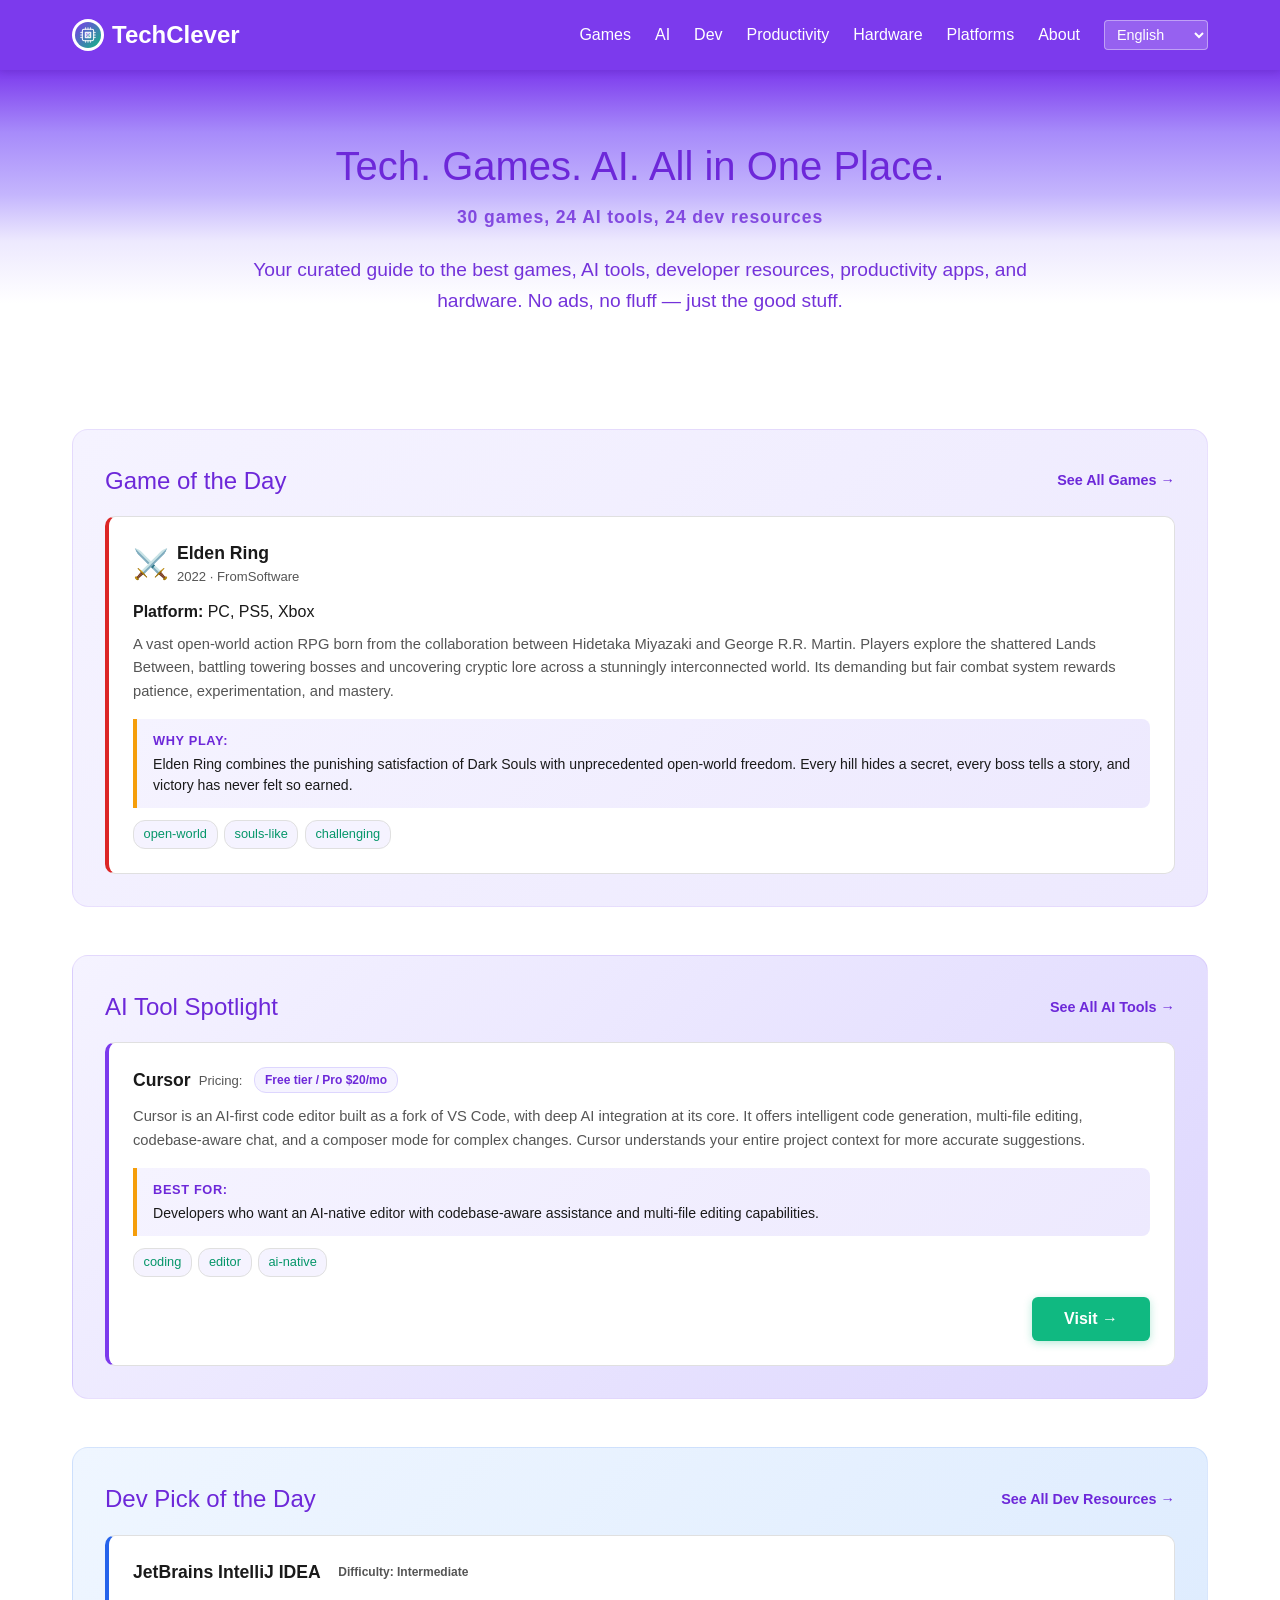
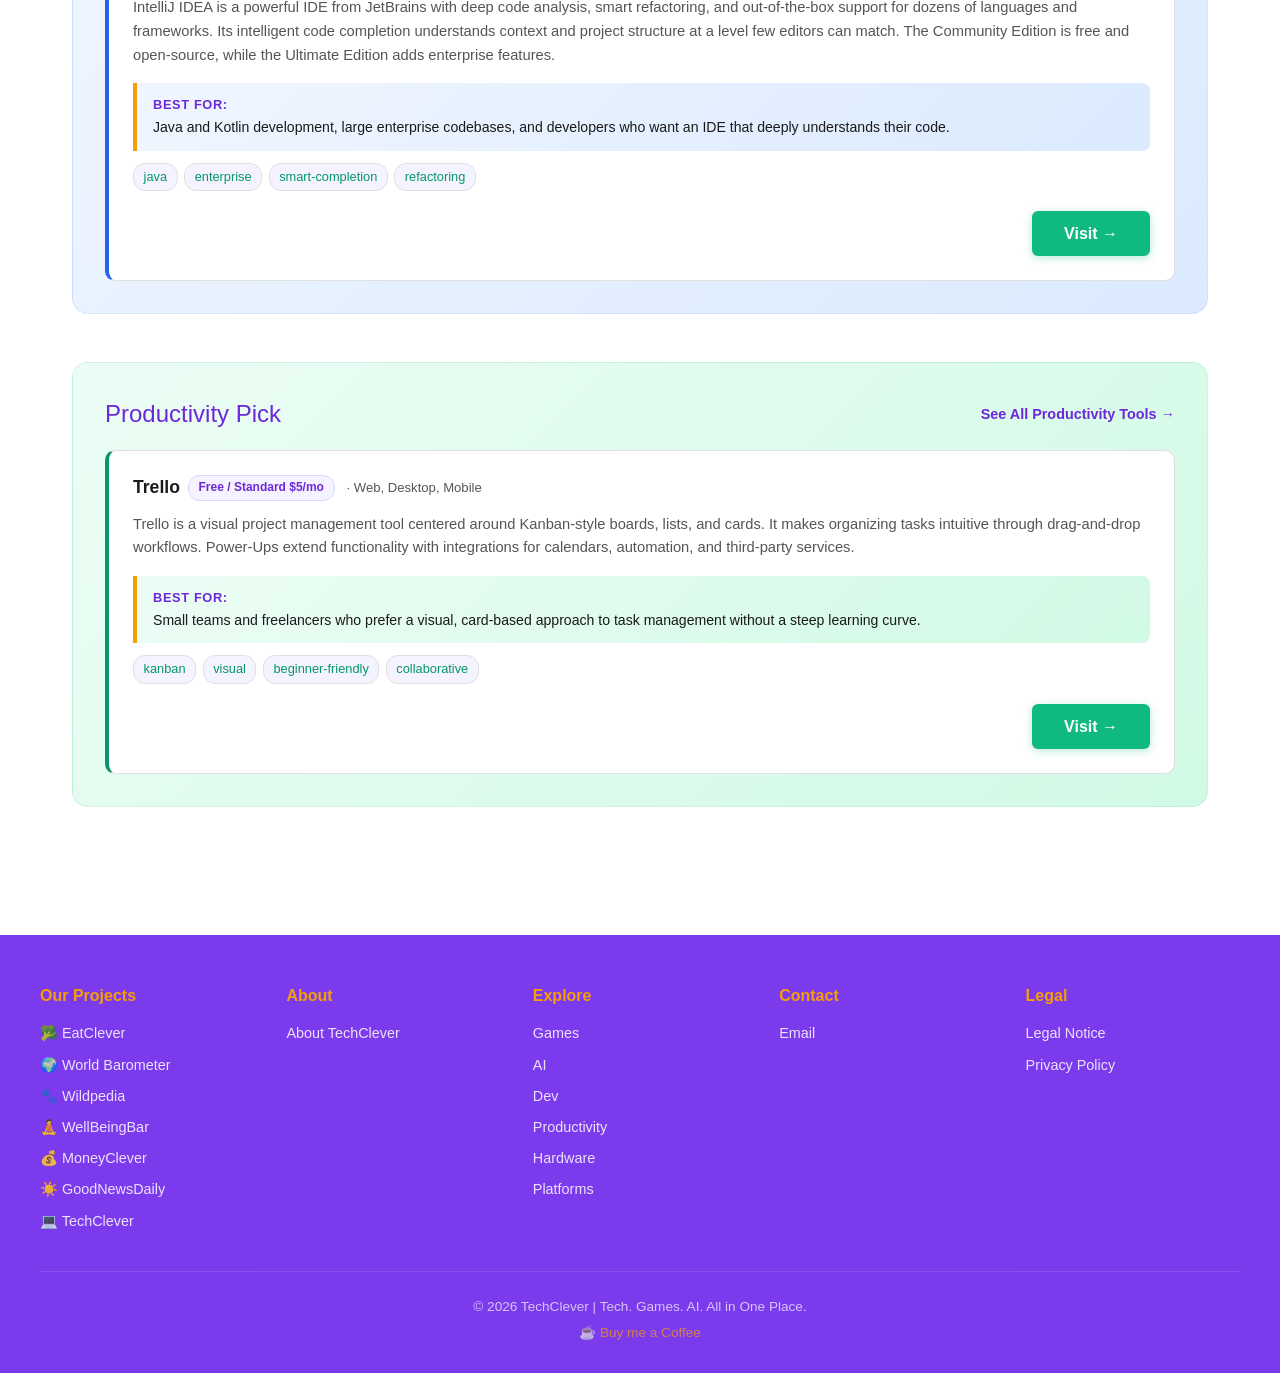
==== index.html @ 36d1d991 "Initial commit: TechClever platform Tech hub with 7 sections: Games (30), AI Tools (24), Dev Resourc" ====
<!DOCTYPE html>
<html lang="en">
<head>
    <meta charset="UTF-8">
    <meta name="viewport" content="width=device-width, initial-scale=1.0">
    <title>TechClever — Tech. Games. AI. All in One Place.</title>
    <meta name="description" content="Your curated guide to the best games, AI tools, developer resources, productivity apps, and hardware. No ads, no fluff.">
    <meta property="og:title" content="TechClever — Tech. Games. AI. All in One Place.">
    <meta property="og:description" content="Your curated guide to the best games, AI tools, developer resources, productivity apps, and hardware. No ads, no fluff.">
    <meta property="og:type" content="website">
    <link rel="stylesheet" href="css/main.css">
    <link rel="icon" href="img/favicon.svg" type="image/svg+xml">
</head>
<body>
    <header class="header">
        <div class="header-content">
            <a href="index.html" class="logo">
                <img src="img/favicon.svg" alt="" class="logo-icon">
                <span data-i18n="site.title">TechClever</span>
            </a>
            <button class="hamburger" aria-label="Menu">&#9776;</button>
            <nav class="nav">
                <a href="games.html" data-i18n="nav.games">Games</a>
                <a href="ai.html" data-i18n="nav.ai">AI</a>
                <a href="dev.html" data-i18n="nav.dev">Dev</a>
                <a href="productivity.html" data-i18n="nav.productivity">Productivity</a>
                <a href="hardware.html" data-i18n="nav.hardware">Hardware</a>
                <a href="platforms.html" data-i18n="nav.platforms">Platforms</a>
                <a href="about.html" data-i18n="nav.about">About</a>
                <div id="lang-switcher"></div>
            </nav>
        </div>
    </header>

    <section class="hero">
        <h1 data-i18n="hero.title">Tech. Games. AI. All in One Place.</h1>
        <p class="hero-stats" id="hero-stats"></p>
        <p data-i18n="hero.subtitle">Your curated guide to the best games, AI tools, developer resources, productivity apps, and hardware. No ads, no fluff — just the good stuff.</p>
    </section>

    <div class="container">
        <section class="home-section" id="game-of-day-box"></section>

        <section class="home-section" id="ai-spotlight-box"></section>

        <section class="home-section" id="dev-pick-box"></section>

        <section class="home-section" id="prod-pick-box"></section>
    </div>

    <footer class="footer">
        <div class="footer-content">
            <div class="footer-section">
                <h3 data-i18n="footer.projects">Our Projects</h3>
                <ul>
                    <li><a href="https://eatclever.github.io" target="_blank">&#x1F966; EatClever</a></li>
                    <li><a href="https://world-bar.github.io" target="_blank">&#x1F30D; World Barometer</a></li>
                    <li><a href="https://wildpedia.github.io" target="_blank">&#x1F43E; Wildpedia</a></li>
                    <li><a href="https://wellbeingbar.github.io" target="_blank">&#x1F9D8; WellBeingBar</a></li>
                    <li><a href="https://moneyclever.github.io" target="_blank">&#x1F4B0; MoneyClever</a></li>
                    <li><a href="https://goodnewsdaily.github.io" target="_blank">&#x2600;&#xFE0F; GoodNewsDaily</a></li>
                    <li><a href="https://techclever.github.io" target="_blank">&#x1F4BB; TechClever</a></li>
                </ul>
            </div>
            <div class="footer-section">
                <h3 data-i18n="footer.about">About</h3>
                <ul>
                    <li><a href="about.html" data-i18n="footer.about.project">About TechClever</a></li>
                </ul>
            </div>
            <div class="footer-section">
                <h3 data-i18n="footer.explore">Explore</h3>
                <ul>
                    <li><a href="games.html" data-i18n="nav.games">Games</a></li>
                    <li><a href="ai.html" data-i18n="nav.ai">AI</a></li>
                    <li><a href="dev.html" data-i18n="nav.dev">Dev</a></li>
                    <li><a href="productivity.html" data-i18n="nav.productivity">Productivity</a></li>
                    <li><a href="hardware.html" data-i18n="nav.hardware">Hardware</a></li>
                    <li><a href="platforms.html" data-i18n="nav.platforms">Platforms</a></li>
                </ul>
            </div>
            <div class="footer-section">
                <h3 data-i18n="footer.contact">Contact</h3>
                <p><a href="mailto:globaldata9@protonmail.com" data-i18n="footer.email">Email</a></p>
            </div>
            <div class="footer-section">
                <h3 data-i18n="footer.legal">Legal</h3>
                <ul>
                    <li><a href="impressum.html" data-i18n="footer.legal.impressum">Legal Notice</a></li>
                    <li><a href="privacy.html" data-i18n="footer.legal.privacy">Privacy Policy</a></li>
                </ul>
            </div>
        </div>
        <div class="footer-bottom">
            <p data-i18n="footer.copyright">&copy; 2026 TechClever | Tech. Games. AI. All in One Place.</p>
            <p class="visitor-counter" id="visitor-counter"></p>
            <p class="bmc-link"><a href="https://buymeacoffee.com/civicdata47" target="_blank" rel="noopener">&#9749; Buy me a Coffee</a></p>
        </div>
    </footer>

    <script src="js/data.js"></script>
    <script src="js/i18n.js"></script>
    <script src="js/app.js"></script>
    <script data-goatcounter="https://techclever.goatcounter.com/count"
            async src="//gc.zgo.at/count.js"></script>
    <script>
    document.querySelector('.hamburger').addEventListener('click', () => {
        document.querySelector('.nav').classList.toggle('open');
    });
    </script>
    <script>
    (function() {
      var el = document.getElementById('visitor-counter');
      if (!el) return;
      setTimeout(function() {
        fetch('https://techclever.goatcounter.com/counter/' + encodeURIComponent(location.pathname || '/') + '.json')
          .then(function(r) { return r.ok ? r.json() : Promise.reject(); })
          .then(function(data) { el.textContent = data.count + ' visitors'; })
          .catch(function() {});
      }, 1500);
    })();
    </script>
<button class="scroll-top-btn" id="scroll-top-btn" aria-label="Scroll to top">&#9650;</button>
<script>
const stb=document.getElementById("scroll-top-btn");
window.addEventListener("scroll",()=>{stb.classList.toggle("visible",window.scrollY>300)});
stb.addEventListener("click",()=>window.scrollTo({top:0,behavior:"smooth"}));
</script>
</body>
</html>
---- css/main.css ----
/* ==========================================================================
   TechClever - Tech, Gaming & Productivity Platform
   Cyber Purple + Neon Green theme with shared layout system
   ========================================================================== */

/* --------------------------------------------------------------------------
   1. CSS RESET & CUSTOM PROPERTIES (VARIABLES)
   -------------------------------------------------------------------------- */
* {
    margin: 0;
    padding: 0;
    box-sizing: border-box;
}

:root {
    --tc-primary: #7C3AED;
    --tc-dark: #6D28D9;
    --tc-light: #8B5CF6;
    --tc-secondary: #10B981;
    --tc-secondary-dark: #059669;
    --tc-accent: #F59E0B;
    --tc-bg: #F5F3FF;
    --text-dark: #1a1a1a;
    --text-gray: #555;
    --white: #ffffff;
    --border-gray: #e0e0e0;
    --hover-tint: #EDE9FE;
    --header-h: 56px;

    /* Genre colors (games) */
    --genre-action: #DC2626;
    --genre-rpg: #7C3AED;
    --genre-strategy: #2563EB;
    --genre-puzzle: #D97706;
    --genre-simulation: #059669;
    --genre-adventure: #9333EA;

    /* Category colors */
    --cat-games: #DC2626;
    --cat-ai: #7C3AED;
    --cat-dev: #2563EB;
    --cat-productivity: #059669;
    --cat-hardware: #D97706;
    --cat-about: #6B7280;
}

body {
    font-family: 'Segoe UI', 'Open Sans', 'Roboto', Arial, sans-serif;
    line-height: 1.6;
    color: var(--text-dark);
    background: var(--white);
    scrollbar-width: none;
}
body::-webkit-scrollbar {
    display: none;
}

/* ==========================================================================
   2. HEADER
   ========================================================================== */
.header {
    background: var(--tc-primary);
    color: var(--white);
    padding: 1rem 0;
    box-shadow: 0 2px 8px rgba(0,0,0,0.1);
    position: sticky;
    top: 0;
    z-index: 1000;
}

.header-content {
    max-width: 1200px;
    margin: 0 auto;
    padding: 0 2rem;
    display: flex;
    justify-content: space-between;
    align-items: center;
}

.logo {
    font-size: 1.5rem;
    font-weight: 600;
    text-decoration: none;
    color: var(--white);
    display: flex;
    align-items: center;
    gap: 0.5rem;
    margin-right: 2rem;
}

.logo-icon {
    width: 32px;
    height: 32px;
    flex-shrink: 0;
    background: var(--white);
    border-radius: 50%;
    padding: 3px;
}

.nav {
    display: flex;
    gap: 1.5rem;
    align-items: center;
}

.nav a {
    color: var(--white);
    text-decoration: none;
    font-weight: 500;
    transition: opacity 0.3s;
}

.nav a:hover {
    opacity: 0.8;
}

.nav a.active {
    border-bottom: 2px solid var(--tc-secondary);
    padding-bottom: 2px;
}

/* Language Switcher */
.lang-select {
    background: rgba(255,255,255,0.2);
    color: var(--white);
    border: 1px solid rgba(255,255,255,0.4);
    padding: 0.3rem 0.5rem;
    border-radius: 4px;
    font-size: 0.9rem;
    cursor: pointer;
    outline: none;
}

.lang-select option {
    background: var(--white);
    color: var(--text-dark);
}

/* Mobile hamburger */
.hamburger {
    display: none;
    background: none;
    border: none;
    color: var(--white);
    font-size: 1.5rem;
    cursor: pointer;
    padding: 0.25rem;
}

/* ==========================================================================
   3. HERO SECTION (Purple Gradient)
   ========================================================================== */
.hero {
    background: linear-gradient(to bottom, var(--tc-primary) 0%, #A78BFA 20%, #C4B5FD 40%, #EDE9FE 55%, #ffffff 75%);
    color: var(--tc-dark);
    padding: 4rem 2rem;
    text-align: center;
    position: relative;
    overflow: hidden;
}

.hero::before {
    display: none;
}

.hero h1 {
    font-size: 2.5rem;
    margin-bottom: 0.3rem;
    font-weight: 300;
    position: relative;
}

.hero p {
    font-size: 1.2rem;
    max-width: 800px;
    margin: 0 auto;
    opacity: 0.95;
    position: relative;
}

.hero p.hero-stats {
    margin: 0 auto 1.5rem;
    font-size: 1.1rem;
    font-weight: 600;
    letter-spacing: 0.05em;
    opacity: 0.8;
}

.hero-date {
    font-size: 0.95rem;
    opacity: 0.8;
    margin-top: 0.5rem;
    position: relative;
}

/* ==========================================================================
   4. CONTAINER & SECTION
   ========================================================================== */
.container {
    max-width: 1200px;
    margin: 0 auto;
    padding: 3rem 2rem;
}

.section {
    margin-bottom: 2rem;
}

.section-title {
    font-size: 2rem;
    font-weight: 400;
    margin-bottom: 0.5rem;
    color: var(--tc-dark);
}

.section-subtitle {
    color: var(--text-gray);
    margin-bottom: 2rem;
    font-size: 1.1rem;
}

/* ==========================================================================
   5. CARDS GRID
   ========================================================================== */
.cards-grid {
    display: grid;
    grid-template-columns: repeat(auto-fit, minmax(300px, 1fr));
    gap: 1.5rem;
    margin-top: 1.5rem;
}

.grid-2 {
    grid-template-columns: repeat(2, 1fr);
}

.grid-3 {
    grid-template-columns: repeat(3, 1fr);
}

.grid-4 {
    grid-template-columns: repeat(4, 1fr);
}

/* ==========================================================================
   6. CARD BASE STYLES
   ========================================================================== */
.card {
    background: var(--white);
    border: 1px solid var(--border-gray);
    border-left: 3px solid var(--tc-primary);
    padding: 1.25rem;
    border-radius: 6px;
    transition: box-shadow 0.3s, transform 0.2s, background 0.3s;
    display: block;
}

.card:hover {
    box-shadow: 0 4px 16px rgba(124,58,237,0.12);
    transform: translateY(-2px);
    background: linear-gradient(135deg, var(--white) 0%, var(--hover-tint) 100%);
}

a.card {
    text-decoration: none;
    color: inherit;
}

.card-content {
    flex: 1;
}

.card-icon {
    font-size: 1.5rem;
    margin-bottom: 0;
    display: inline-block;
    vertical-align: middle;
    margin-right: 0.5rem;
}

.card-title {
    font-size: 1rem;
    font-weight: 600;
    margin-bottom: 0.35rem;
    color: var(--tc-dark);
    display: inline;
    vertical-align: middle;
}

.card-description {
    color: var(--text-gray);
    font-size: 0.88rem;
    display: -webkit-box;
    -webkit-line-clamp: 2;
    -webkit-box-orient: vertical;
    overflow: hidden;
    line-height: 1.5;
    margin-top: 0.3rem;
}

.card-link {
    display: block;
    margin-top: 0.5rem;
    font-weight: 600;
    font-size: 0.85rem;
    color: var(--tc-primary);
}

/* Category border accents for cards */
.card[data-category="games"] { border-left-color: var(--cat-games); }
.card[data-category="ai"] { border-left-color: var(--cat-ai); }
.card[data-category="dev"] { border-left-color: var(--cat-dev); }
.card[data-category="productivity"] { border-left-color: var(--cat-productivity); }
.card[data-category="hardware"] { border-left-color: var(--cat-hardware); }

/* ==========================================================================
   7. GAME CARDS
   ========================================================================== */
.game-card {
    display: flex;
    flex-direction: column;
    gap: 0.5rem;
    padding: 1.5rem;
    border-radius: 10px;
    background: var(--white);
    border: 1px solid var(--border-gray);
    border-left: 4px solid var(--tc-primary);
    transition: box-shadow 0.3s, transform 0.2s;
}

.game-card:hover {
    box-shadow: 0 4px 16px rgba(124,58,237,0.12);
    transform: translateY(-2px);
}

/* Genre border accents for game cards */
.game-card[data-genre="action"] { border-left-color: var(--genre-action); }
.game-card[data-genre="rpg"] { border-left-color: var(--genre-rpg); }
.game-card[data-genre="strategy"] { border-left-color: var(--genre-strategy); }
.game-card[data-genre="puzzle"] { border-left-color: var(--genre-puzzle); }
.game-card[data-genre="simulation"] { border-left-color: var(--genre-simulation); }
.game-card[data-genre="adventure"] { border-left-color: var(--genre-adventure); }

.game-card-header {
    display: flex;
    align-items: center;
    gap: 0.5rem;
    margin-bottom: 0.25rem;
}

.game-card-title {
    font-size: 1.1rem;
    font-weight: 600;
    color: var(--text-dark);
    line-height: 1.4;
}

.game-card-meta {
    display: flex;
    align-items: center;
    gap: 0.75rem;
    font-size: 0.82rem;
    color: var(--text-gray);
    flex-wrap: wrap;
}

.game-card-desc {
    font-size: 0.92rem;
    color: var(--text-gray);
    line-height: 1.6;
    display: -webkit-box;
    -webkit-line-clamp: 3;
    -webkit-box-orient: vertical;
    overflow: hidden;
}

/* "Why Play This" highlight box */
.game-card-why {
    background: linear-gradient(135deg, var(--tc-bg) 0%, #EDE9FE 100%);
    border-left: 4px solid var(--tc-accent);
    border-radius: 0 8px 8px 0;
    padding: 0.75rem 1rem;
    margin-top: 0.5rem;
    font-size: 0.88rem;
    line-height: 1.5;
}

.game-card-why strong {
    color: var(--tc-dark);
    font-size: 0.8rem;
    text-transform: uppercase;
    letter-spacing: 0.05em;
    display: block;
    margin-bottom: 0.2rem;
}

.game-card-tags {
    display: flex;
    gap: 0.4rem;
    flex-wrap: wrap;
    margin-top: 0.25rem;
}

.game-card-icon { font-size: 1.8rem; flex-shrink: 0; }

/* ==========================================================================
   8. AI CARDS
   ========================================================================== */
.ai-card {
    display: flex;
    flex-direction: column;
    gap: 0.5rem;
    padding: 1.5rem;
    border-radius: 10px;
    background: var(--white);
    border: 1px solid var(--border-gray);
    border-left: 4px solid var(--cat-ai);
    transition: box-shadow 0.3s, transform 0.2s;
}

.ai-card:hover {
    box-shadow: 0 4px 16px rgba(124,58,237,0.12);
    transform: translateY(-2px);
}

.ai-card-header {
    display: flex;
    align-items: center;
    gap: 0.5rem;
    margin-bottom: 0.25rem;
}

.ai-card-title {
    font-size: 1.1rem;
    font-weight: 600;
    color: var(--text-dark);
    line-height: 1.4;
}

.ai-card-meta {
    display: flex;
    align-items: center;
    gap: 0.75rem;
    font-size: 0.82rem;
    color: var(--text-gray);
    flex-wrap: wrap;
}

.ai-card-desc {
    font-size: 0.92rem;
    color: var(--text-gray);
    line-height: 1.6;
    display: -webkit-box;
    -webkit-line-clamp: 3;
    -webkit-box-orient: vertical;
    overflow: hidden;
}

/* "Best For" highlight box */
.ai-card-best {
    background: linear-gradient(135deg, var(--tc-bg) 0%, #EDE9FE 100%);
    border-left: 4px solid var(--tc-accent);
    border-radius: 0 8px 8px 0;
    padding: 0.75rem 1rem;
    margin-top: 0.5rem;
    font-size: 0.88rem;
    line-height: 1.5;
}

.ai-card-best strong {
    color: var(--tc-dark);
    font-size: 0.8rem;
    text-transform: uppercase;
    letter-spacing: 0.05em;
    display: block;
    margin-bottom: 0.2rem;
}

.ai-card-tags {
    display: flex;
    gap: 0.4rem;
    flex-wrap: wrap;
    margin-top: 0.25rem;
}

.ai-card-icon { font-size: 1.8rem; flex-shrink: 0; }

/* ==========================================================================
   9. DEV CARDS
   ========================================================================== */
.dev-card {
    display: flex;
    flex-direction: column;
    gap: 0.5rem;
    padding: 1.5rem;
    border-radius: 10px;
    background: var(--white);
    border: 1px solid var(--border-gray);
    border-left: 4px solid var(--cat-dev);
    transition: box-shadow 0.3s, transform 0.2s;
}

.dev-card:hover {
    box-shadow: 0 4px 16px rgba(37,99,235,0.12);
    transform: translateY(-2px);
}

.dev-card-header {
    display: flex;
    align-items: center;
    gap: 0.5rem;
    margin-bottom: 0.25rem;
}

.dev-card-title {
    font-size: 1.1rem;
    font-weight: 600;
    color: var(--text-dark);
    line-height: 1.4;
}

.dev-card-meta {
    display: flex;
    align-items: center;
    gap: 0.75rem;
    font-size: 0.82rem;
    color: var(--text-gray);
    flex-wrap: wrap;
}

.dev-card-desc {
    font-size: 0.92rem;
    color: var(--text-gray);
    line-height: 1.6;
    display: -webkit-box;
    -webkit-line-clamp: 3;
    -webkit-box-orient: vertical;
    overflow: hidden;
}

/* "Best For" highlight box */
.dev-card-best {
    background: linear-gradient(135deg, #EFF6FF 0%, #DBEAFE 100%);
    border-left: 4px solid var(--tc-accent);
    border-radius: 0 8px 8px 0;
    padding: 0.75rem 1rem;
    margin-top: 0.5rem;
    font-size: 0.88rem;
    line-height: 1.5;
}

.dev-card-best strong {
    color: var(--tc-dark);
    font-size: 0.8rem;
    text-transform: uppercase;
    letter-spacing: 0.05em;
    display: block;
    margin-bottom: 0.2rem;
}

.dev-card-tags {
    display: flex;
    gap: 0.4rem;
    flex-wrap: wrap;
    margin-top: 0.25rem;
}

.dev-card-icon { font-size: 1.8rem; flex-shrink: 0; }

/* ==========================================================================
   10. PRODUCTIVITY CARDS
   ========================================================================== */
.prod-card {
    display: flex;
    flex-direction: column;
    gap: 0.5rem;
    padding: 1.5rem;
    border-radius: 10px;
    background: var(--white);
    border: 1px solid var(--border-gray);
    border-left: 4px solid var(--cat-productivity);
    transition: box-shadow 0.3s, transform 0.2s;
}

.prod-card:hover {
    box-shadow: 0 4px 16px rgba(5,150,105,0.12);
    transform: translateY(-2px);
}

.prod-card-header {
    display: flex;
    align-items: center;
    gap: 0.5rem;
    margin-bottom: 0.25rem;
}

.prod-card-title {
    font-size: 1.1rem;
    font-weight: 600;
    color: var(--text-dark);
    line-height: 1.4;
}

.prod-card-meta {
    display: flex;
    align-items: center;
    gap: 0.75rem;
    font-size: 0.82rem;
    color: var(--text-gray);
    flex-wrap: wrap;
}

.prod-card-desc {
    font-size: 0.92rem;
    color: var(--text-gray);
    line-height: 1.6;
    display: -webkit-box;
    -webkit-line-clamp: 3;
    -webkit-box-orient: vertical;
    overflow: hidden;
}

/* "Best For" highlight box */
.prod-card-best {
    background: linear-gradient(135deg, #ECFDF5 0%, #D1FAE5 100%);
    border-left: 4px solid var(--tc-accent);
    border-radius: 0 8px 8px 0;
    padding: 0.75rem 1rem;
    margin-top: 0.5rem;
    font-size: 0.88rem;
    line-height: 1.5;
}

.prod-card-best strong {
    color: var(--tc-dark);
    font-size: 0.8rem;
    text-transform: uppercase;
    letter-spacing: 0.05em;
    display: block;
    margin-bottom: 0.2rem;
}

.prod-card-tags {
    display: flex;
    gap: 0.4rem;
    flex-wrap: wrap;
    margin-top: 0.25rem;
}

.prod-card-icon { font-size: 1.8rem; flex-shrink: 0; }

/* ==========================================================================
   11. HARDWARE CARDS
   ========================================================================== */
.hw-card {
    display: flex;
    flex-direction: column;
    gap: 0.5rem;
    padding: 1.5rem;
    border-radius: 10px;
    background: var(--white);
    border: 1px solid var(--border-gray);
    border-left: 4px solid var(--cat-hardware);
    transition: box-shadow 0.3s, transform 0.2s;
}

.hw-card:hover {
    box-shadow: 0 4px 16px rgba(217,119,6,0.12);
    transform: translateY(-2px);
}

.hw-card-header {
    display: flex;
    align-items: center;
    gap: 0.5rem;
    margin-bottom: 0.25rem;
}

.hw-card-title {
    font-size: 1.1rem;
    font-weight: 600;
    color: var(--text-dark);
    line-height: 1.4;
}

.hw-card-meta {
    display: flex;
    align-items: center;
    gap: 0.75rem;
    font-size: 0.82rem;
    color: var(--text-gray);
    flex-wrap: wrap;
}

.hw-card-desc {
    font-size: 0.92rem;
    color: var(--text-gray);
    line-height: 1.6;
    display: -webkit-box;
    -webkit-line-clamp: 3;
    -webkit-box-orient: vertical;
    overflow: hidden;
}

/* Specs highlight box */
.hw-card-specs {
    background: linear-gradient(135deg, #FFFBEB 0%, #FEF3C7 100%);
    border-left: 4px solid var(--tc-accent);
    border-radius: 0 8px 8px 0;
    padding: 0.75rem 1rem;
    margin-top: 0.5rem;
    font-size: 0.88rem;
    line-height: 1.5;
}

.hw-card-specs strong {
    color: var(--tc-dark);
    font-size: 0.8rem;
    text-transform: uppercase;
    letter-spacing: 0.05em;
    display: block;
    margin-bottom: 0.2rem;
}

/* "Why Buy This" highlight box */
.hw-card-why {
    background: linear-gradient(135deg, var(--tc-bg) 0%, #EDE9FE 100%);
    border-left: 4px solid var(--tc-secondary);
    border-radius: 0 8px 8px 0;
    padding: 0.75rem 1rem;
    margin-top: 0.5rem;
    font-size: 0.88rem;
    line-height: 1.5;
}

.hw-card-why strong {
    color: var(--tc-dark);
    font-size: 0.8rem;
    text-transform: uppercase;
    letter-spacing: 0.05em;
    display: block;
    margin-bottom: 0.2rem;
}

.hw-card-tags {
    display: flex;
    gap: 0.4rem;
    flex-wrap: wrap;
    margin-top: 0.25rem;
}

.hw-card-icon { font-size: 1.8rem; flex-shrink: 0; }

/* ==========================================================================
   12. CATEGORY GRIDS
   ========================================================================== */
.game-grid {
    display: grid;
    grid-template-columns: repeat(auto-fit, minmax(320px, 1fr));
    gap: 1.5rem;
    margin-top: 1rem;
}

.ai-grid {
    display: grid;
    grid-template-columns: repeat(auto-fit, minmax(320px, 1fr));
    gap: 1.5rem;
    margin-top: 1rem;
}

.dev-grid {
    display: grid;
    grid-template-columns: repeat(auto-fit, minmax(320px, 1fr));
    gap: 1.5rem;
    margin-top: 1rem;
}

.prod-grid {
    display: grid;
    grid-template-columns: repeat(auto-fit, minmax(320px, 1fr));
    gap: 1.5rem;
    margin-top: 1rem;
}

.hw-grid {
    display: grid;
    grid-template-columns: repeat(auto-fit, minmax(320px, 1fr));
    gap: 1.5rem;
    margin-top: 1rem;
}

/* ==========================================================================
   13. FILTER BUTTONS
   ========================================================================== */
.filter-bar {
    display: flex;
    gap: 0.5rem;
    flex-wrap: wrap;
    margin-bottom: 1.5rem;
}

.filter-btn {
    padding: 0.4rem 1rem;
    border: 2px solid var(--border-gray);
    border-radius: 20px;
    background: var(--white);
    color: var(--text-dark);
    font-size: 0.88rem;
    font-weight: 500;
    cursor: pointer;
    transition: all 0.2s;
}

.filter-btn:hover {
    border-color: var(--tc-primary);
    background: var(--hover-tint);
}

.filter-btn.active {
    background: var(--tc-primary);
    color: var(--white);
    border-color: var(--tc-primary);
}

/* Category-colored active filters */
.filter-btn[data-category="games"].active { background: var(--cat-games); border-color: var(--cat-games); }
.filter-btn[data-category="ai"].active { background: var(--cat-ai); border-color: var(--cat-ai); }
.filter-btn[data-category="dev"].active { background: var(--cat-dev); border-color: var(--cat-dev); }
.filter-btn[data-category="productivity"].active { background: var(--cat-productivity); border-color: var(--cat-productivity); }
.filter-btn[data-category="hardware"].active { background: var(--cat-hardware); border-color: var(--cat-hardware); }

/* Genre-colored active filters for games */
.filter-btn[data-genre="action"].active { background: var(--genre-action); border-color: var(--genre-action); }
.filter-btn[data-genre="rpg"].active { background: var(--genre-rpg); border-color: var(--genre-rpg); }
.filter-btn[data-genre="strategy"].active { background: var(--genre-strategy); border-color: var(--genre-strategy); }
.filter-btn[data-genre="puzzle"].active { background: var(--genre-puzzle); border-color: var(--genre-puzzle); }
.filter-btn[data-genre="simulation"].active { background: var(--genre-simulation); border-color: var(--genre-simulation); }
.filter-btn[data-genre="adventure"].active { background: var(--genre-adventure); border-color: var(--genre-adventure); }

/* ==========================================================================
   14. DIFFICULTY BADGES
   ========================================================================== */
.difficulty-badge {
    display: inline-block;
    padding: 0.15rem 0.6rem;
    border-radius: 12px;
    font-size: 0.75rem;
    font-weight: 600;
    white-space: nowrap;
}

.difficulty-badge.beginner {
    background: #ECFDF5;
    color: #059669;
    border: 1px solid #A7F3D0;
}

.difficulty-badge.intermediate {
    background: #FFFBEB;
    color: #D97706;
    border: 1px solid #FDE68A;
}

.difficulty-badge.advanced {
    background: #FEF2F2;
    color: #DC2626;
    border: 1px solid #FECACA;
}

/* ==========================================================================
   15. PRICING BADGES
   ========================================================================== */
.pricing-badge {
    display: inline-block;
    padding: 0.15rem 0.6rem;
    border-radius: 12px;
    font-size: 0.75rem;
    font-weight: 600;
    white-space: nowrap;
    background: var(--tc-bg);
    color: var(--tc-dark);
    border: 1px solid #DDD6FE;
}

.pricing-badge.free {
    background: #ECFDF5;
    color: #059669;
    border-color: #A7F3D0;
}

.pricing-badge.freemium {
    background: #EFF6FF;
    color: #2563EB;
    border-color: #BFDBFE;
}

.pricing-badge.paid {
    background: #FFFBEB;
    color: #D97706;
    border-color: #FDE68A;
}

.pricing-badge.subscription {
    background: var(--tc-bg);
    color: var(--tc-dark);
    border-color: #DDD6FE;
}

/* ==========================================================================
   16. VISIT BUTTON
   ========================================================================== */
.btn-visit {
    display: inline-flex;
    align-items: center;
    gap: 0.4rem;
    padding: 0.5rem 1.25rem;
    border: none;
    border-radius: 25px;
    background: var(--tc-secondary);
    color: var(--white);
    font-size: 0.88rem;
    font-weight: 600;
    cursor: pointer;
    text-decoration: none;
    transition: background 0.2s, transform 0.2s, box-shadow 0.2s;
    box-shadow: 0 2px 8px rgba(16,185,129,0.3);
}

.btn-visit:hover {
    background: var(--tc-secondary-dark);
    transform: translateY(-1px);
    box-shadow: 0 4px 12px rgba(16,185,129,0.4);
}

.btn-visit:active {
    transform: translateY(0);
}

/* ==========================================================================
   17. BUTTONS
   ========================================================================== */
.btn {
    padding: 0.6rem 2rem;
    border: none;
    border-radius: 6px;
    font-size: 1rem;
    font-weight: 600;
    cursor: pointer;
    transition: background 0.2s;
}

.btn-primary {
    background: var(--tc-primary);
    color: var(--white);
}

.btn-primary:hover {
    background: var(--tc-dark);
}

.btn-secondary {
    background: var(--tc-secondary);
    color: var(--white);
}

.btn-secondary:hover {
    background: var(--tc-secondary-dark);
}

.btn-outline {
    background: var(--white);
    color: var(--tc-primary);
    border: 2px solid var(--tc-primary);
}

.btn-outline:hover {
    background: var(--hover-tint);
}

/* Accent button */
.btn-accent {
    background: linear-gradient(135deg, var(--tc-secondary) 0%, #34D399 100%);
    color: var(--white);
    border: none;
    padding: 0.6rem 1.5rem;
    border-radius: 25px;
    font-size: 0.95rem;
    font-weight: 600;
    cursor: pointer;
    transition: transform 0.2s, box-shadow 0.2s;
    box-shadow: 0 3px 12px rgba(16,185,129,0.3);
}

.btn-accent:hover {
    transform: translateY(-2px);
    box-shadow: 0 5px 20px rgba(16,185,129,0.4);
}

/* ==========================================================================
   18. TAG CHIPS
   ========================================================================== */
.tag {
    display: inline-block;
    padding: 0.2rem 0.6rem;
    border-radius: 12px;
    font-size: 0.8rem;
    background: var(--tc-bg);
    color: var(--tc-secondary-dark);
    border: 1px solid var(--border-gray);
}

.category-tag {
    background: var(--tc-primary);
    color: var(--white);
    border: none;
}

/* Genre category badges */
.cat-games { background: var(--cat-games); }
.cat-ai { background: var(--cat-ai); }
.cat-dev { background: var(--cat-dev); }
.cat-productivity { background: var(--cat-productivity); }
.cat-hardware { background: var(--cat-hardware); }

.genre-badge {
    padding: 0.15rem 0.6rem;
    border-radius: 12px;
    color: var(--white);
    font-size: 0.75rem;
    font-weight: 600;
    white-space: nowrap;
}

/* ==========================================================================
   19. HOMEPAGE SECTIONS
   ========================================================================== */

/* Featured strip (horizontal scroll) on homepage */
.featured-strip {
    display: flex;
    overflow-x: auto;
    gap: 1.25rem;
    scroll-snap-type: x mandatory;
    -webkit-overflow-scrolling: touch;
    padding-bottom: 0.5rem;
    scroll-behavior: smooth;
}

.featured-strip .game-card,
.featured-strip .ai-card,
.featured-strip .dev-card,
.featured-strip .prod-card,
.featured-strip .hw-card {
    flex: 0 0 calc((100% - 2 * 1.25rem) / 3);
    scroll-snap-align: start;
}

/* Scroll wrapper (shared) */
.scroll-wrapper {
    position: relative;
}

.scroll-arrow {
    position: absolute;
    top: 50%;
    transform: translateY(-50%);
    width: 36px;
    height: 36px;
    border-radius: 50%;
    border: none;
    background: var(--tc-primary);
    color: var(--white);
    font-size: 1.1rem;
    cursor: pointer;
    z-index: 10;
    box-shadow: 0 2px 8px rgba(0,0,0,0.2);
    display: flex;
    align-items: center;
    justify-content: center;
    opacity: 0;
    visibility: hidden;
    transition: opacity 0.3s, visibility 0.3s, background 0.2s;
}

.scroll-arrow.visible {
    opacity: 0.85;
    visibility: visible;
}

.scroll-arrow:hover {
    opacity: 1;
    background: var(--tc-dark);
}

.scroll-arrow-left {
    left: -12px;
}

.scroll-arrow-right {
    right: -12px;
}

/* Homepage section dividers */
.home-section {
    margin-bottom: 3rem;
}

.home-section-header {
    display: flex;
    justify-content: space-between;
    align-items: center;
    margin-bottom: 1rem;
}

.home-section-header h2 {
    font-size: 1.5rem;
    font-weight: 500;
    color: var(--tc-dark);
}

.home-section-header a {
    font-size: 0.9rem;
    color: var(--tc-dark);
    text-decoration: none;
    font-weight: 600;
    transition: color 0.2s;
}

.home-section-header a:hover {
    color: var(--tc-secondary-dark);
    text-decoration: underline;
}

/* ==========================================================================
   20. DAILY SPOTLIGHT BOXES
   ========================================================================== */
.daily-game-box {
    background: linear-gradient(135deg, var(--tc-bg) 0%, #EDE9FE 100%);
    border-radius: 16px;
    padding: 2rem;
    border: 1px solid rgba(124,58,237,0.1);
    margin-bottom: 2rem;
}

.daily-game-box h3 {
    font-size: 0.85rem;
    text-transform: uppercase;
    letter-spacing: 0.1em;
    color: var(--tc-primary);
    font-weight: 600;
    margin-bottom: 1rem;
}

.daily-ai-box {
    background: linear-gradient(135deg, var(--tc-bg) 0%, #DDD6FE 100%);
    border-radius: 16px;
    padding: 2rem;
    border: 1px solid rgba(124,58,237,0.1);
    margin-bottom: 2rem;
}

.daily-ai-box h3 {
    font-size: 0.85rem;
    text-transform: uppercase;
    letter-spacing: 0.1em;
    color: var(--tc-primary);
    font-weight: 600;
    margin-bottom: 1rem;
}

.daily-dev-box {
    background: linear-gradient(135deg, #EFF6FF 0%, #DBEAFE 100%);
    border-radius: 16px;
    padding: 2rem;
    border: 1px solid rgba(37,99,235,0.1);
    margin-bottom: 2rem;
}

.daily-dev-box h3 {
    font-size: 0.85rem;
    text-transform: uppercase;
    letter-spacing: 0.1em;
    color: var(--cat-dev);
    font-weight: 600;
    margin-bottom: 1rem;
}

.daily-prod-box {
    background: linear-gradient(135deg, #ECFDF5 0%, #D1FAE5 100%);
    border-radius: 16px;
    padding: 2rem;
    border: 1px solid rgba(5,150,105,0.1);
    margin-bottom: 2rem;
}

.daily-prod-box h3 {
    font-size: 0.85rem;
    text-transform: uppercase;
    letter-spacing: 0.1em;
    color: var(--tc-secondary-dark);
    font-weight: 600;
    margin-bottom: 1rem;
}

/* Shared daily box inner elements */
.daily-game-box .daily-title,
.daily-ai-box .daily-title,
.daily-dev-box .daily-title,
.daily-prod-box .daily-title {
    font-size: 1.4rem;
    font-weight: 600;
    color: var(--text-dark);
    margin-bottom: 0.5rem;
}

.daily-game-box .daily-desc,
.daily-ai-box .daily-desc,
.daily-dev-box .daily-desc,
.daily-prod-box .daily-desc {
    font-size: 1rem;
    color: var(--text-gray);
    line-height: 1.6;
    margin-bottom: 0.75rem;
}

.daily-game-box .daily-attr,
.daily-ai-box .daily-attr,
.daily-dev-box .daily-attr,
.daily-prod-box .daily-attr {
    font-size: 0.9rem;
    color: var(--text-gray);
    font-style: italic;
}

/* ==========================================================================
   21. ABOUT / EDITORIAL CONTENT
   ========================================================================== */
.about-box {
    background: linear-gradient(135deg, var(--tc-bg) 0%, #EDE9FE 100%);
    border-radius: 16px;
    padding: 2rem;
    margin-bottom: 2rem;
    border: 1px solid rgba(124,58,237,0.1);
}

.about-box h2 {
    color: var(--tc-dark);
    font-weight: 400;
    margin-bottom: 0.5rem;
}

.about-box p {
    color: var(--text-gray);
    line-height: 1.7;
}

/* Daily Tip / Quote */
.daily-quote-box {
    text-align: center;
    padding: 1.5rem 2rem;
    background: var(--tc-bg);
    border-radius: 12px;
    margin-bottom: 2rem;
    border-left: 4px solid var(--tc-accent);
}

.daily-quote-text {
    font-size: 1.15rem;
    font-style: italic;
    margin-bottom: 0.5rem;
}

.daily-quote-author {
    font-size: 0.9rem;
    color: var(--text-gray);
}

/* ==========================================================================
   22. SHARE BAR
   ========================================================================== */
.share-bar {
    display: flex;
    gap: 0.5rem;
    margin-top: 2rem;
    padding-top: 1rem;
    border-top: 1px solid var(--border-gray);
    flex-wrap: wrap;
    align-items: center;
}

.share-bar span {
    font-size: 0.9rem;
    color: var(--text-gray);
    margin-right: 0.5rem;
}

.share-btn {
    padding: 0.3rem 0.8rem;
    border: 1px solid var(--border-gray);
    border-radius: 16px;
    background: var(--white);
    color: var(--text-dark);
    font-size: 0.85rem;
    cursor: pointer;
    text-decoration: none;
    transition: background 0.2s;
}

.share-btn:hover {
    background: var(--hover-tint);
}

/* ==========================================================================
   23. SCROLL TO TOP
   ========================================================================== */
.scroll-top-btn {
    position: fixed;
    bottom: 2rem;
    right: 2rem;
    width: 44px;
    height: 44px;
    border-radius: 50%;
    background: var(--tc-primary);
    color: var(--tc-secondary);
    border: none;
    font-size: 1.2rem;
    cursor: pointer;
    z-index: 999;
    opacity: 0;
    visibility: hidden;
    transition: opacity 0.3s, visibility 0.3s, transform 0.2s;
    box-shadow: 0 2px 8px rgba(0,0,0,0.2);
    display: flex;
    align-items: center;
    justify-content: center;
}

.scroll-top-btn.visible {
    opacity: 0.85;
    visibility: visible;
}

.scroll-top-btn:hover {
    transform: scale(1.1);
    background: var(--tc-dark);
}

/* ==========================================================================
   24. FOOTER
   ========================================================================== */
.footer {
    background: var(--tc-primary);
    color: var(--white);
    padding: 3rem 2rem 1.5rem;
    margin-top: 2rem;
}

.footer-content {
    max-width: 1200px;
    margin: 0 auto;
    display: grid;
    grid-template-columns: repeat(auto-fit, minmax(180px, 1fr));
    gap: 2rem;
    margin-bottom: 2rem;
}

.footer-section h3 {
    font-size: 1rem;
    font-weight: 600;
    margin-bottom: 0.75rem;
    color: var(--tc-accent);
}

.footer-section ul {
    list-style: none;
}

.footer-section li {
    margin-bottom: 0.35rem;
}

.footer-section a {
    color: rgba(255,255,255,0.85);
    text-decoration: none;
    font-size: 0.9rem;
    transition: color 0.2s;
}

.footer-section a:hover {
    color: var(--white);
}

.footer-bottom {
    max-width: 1200px;
    margin: 0 auto;
    padding-top: 1.5rem;
    border-top: 1px solid rgba(255,255,255,0.15);
    text-align: center;
    font-size: 0.85rem;
    opacity: 0.7;
}

.footer-bottom p {
    margin-bottom: 0.3rem;
}

.visitor-counter {
    font-size: 0.8rem;
    opacity: 0.6;
}

.bmc-link a {
    color: var(--tc-accent);
    text-decoration: none;
}

/* ==========================================================================
   25. INFO MODAL / OVERLAY
   ========================================================================== */
.info-btn {
    display: inline-flex;
    align-items: center;
    justify-content: center;
    width: 22px;
    height: 22px;
    border-radius: 50%;
    background: var(--tc-bg);
    color: var(--tc-primary);
    font-size: 0.75rem;
    font-weight: 700;
    cursor: pointer;
    border: 1px solid var(--border-gray);
    font-style: italic;
    transition: background 0.2s;
    flex-shrink: 0;
}

.info-btn:hover {
    background: var(--tc-primary);
    color: var(--white);
}

/* ==========================================================================
   26. EMPTY STATE & LOADING
   ========================================================================== */
.empty-state {
    text-align: center;
    padding: 3rem 2rem;
    color: var(--text-gray);
}

.empty-state-icon {
    font-size: 3rem;
    margin-bottom: 1rem;
    opacity: 0.5;
}

.empty-state-text {
    font-size: 1.1rem;
}

@keyframes tc-shimmer {
    0% { background-position: -200px 0; }
    100% { background-position: 200px 0; }
}

.loading-shimmer {
    background: linear-gradient(90deg, #f0f0f0 25%, #e0e0e0 50%, #f0f0f0 75%);
    background-size: 400px 100%;
    animation: tc-shimmer 1.5s infinite;
    border-radius: 8px;
}

/* ==========================================================================
   27. BACK LINK
   ========================================================================== */
.back-link {
    display: inline-block;
    margin-bottom: 1.5rem;
    color: var(--tc-dark);
    text-decoration: none;
    font-weight: 500;
}

.back-link:hover {
    text-decoration: underline;
}

/* ==========================================================================
   28. TOOLTIP
   ========================================================================== */
.tooltip {
    position: fixed;
    background: var(--tc-dark);
    color: var(--white);
    padding: 0.5rem 0.8rem;
    border-radius: 6px;
    font-size: 0.85rem;
    z-index: 2000;
    pointer-events: none;
    max-width: 300px;
    box-shadow: 0 4px 12px rgba(0,0,0,0.3);
    display: none;
}

/* ==========================================================================
   29. CARD IMAGE AREA
   ========================================================================== */
.card-image {
    width: 100%;
    height: 160px;
    background: var(--tc-bg);
    border-radius: 6px;
    overflow: hidden;
    margin-bottom: 0.5rem;
}

.card-image img {
    width: 100%;
    height: 100%;
    object-fit: cover;
}

/* ==========================================================================
   30. RESPONSIVE BREAKPOINTS
   ========================================================================== */

/* Tablet: 900px */
@media (max-width: 900px) {
    .header-content {
        flex-direction: column;
        gap: 0.75rem;
    }

    .nav {
        flex-wrap: wrap;
        justify-content: center;
        gap: 0.75rem;
    }

    .hamburger {
        display: block;
        position: absolute;
        right: 1.5rem;
        top: 50%;
        transform: translateY(-50%);
    }

    .header-content {
        position: relative;
    }

    .nav {
        display: none;
    }

    .nav.open {
        display: flex;
        flex-direction: column;
        width: 100%;
        gap: 0.5rem;
    }

    .hero h1 {
        font-size: 1.8rem;
    }

    .hero {
        padding: 2.5rem 1.5rem;
    }

    .container {
        padding: 2rem 1rem;
    }

    .cards-grid {
        grid-template-columns: repeat(2, 1fr);
    }

    .grid-3 {
        grid-template-columns: repeat(2, 1fr);
    }

    .grid-4 {
        grid-template-columns: repeat(2, 1fr);
    }

    .section-title {
        font-size: 1.5rem;
    }

    .game-grid,
    .ai-grid,
    .dev-grid,
    .prod-grid,
    .hw-grid {
        grid-template-columns: repeat(2, 1fr);
    }

    .featured-strip .game-card,
    .featured-strip .ai-card,
    .featured-strip .dev-card,
    .featured-strip .prod-card,
    .featured-strip .hw-card {
        flex: 0 0 calc((100% - 1.25rem) / 2);
    }
}

/* Mobile: 600px */
@media (max-width: 600px) {
    .header-content {
        padding: 0 1rem;
    }

    .logo {
        font-size: 1.25rem;
        margin-right: 0;
    }

    .hero h1 {
        font-size: 1.5rem;
    }

    .hero {
        padding: 2rem 1rem;
    }

    .hero p {
        font-size: 1rem;
    }

    .container {
        padding: 1.5rem 1rem;
    }

    .cards-grid {
        grid-template-columns: 1fr;
    }

    .grid-2,
    .grid-3,
    .grid-4 {
        grid-template-columns: 1fr;
    }

    .section-title {
        font-size: 1.3rem;
    }

    .filter-bar {
        gap: 0.35rem;
    }

    .filter-btn {
        padding: 0.3rem 0.75rem;
        font-size: 0.8rem;
    }

    .game-card,
    .ai-card,
    .dev-card,
    .prod-card,
    .hw-card {
        padding: 1rem;
    }

    .game-grid,
    .ai-grid,
    .dev-grid,
    .prod-grid,
    .hw-grid {
        grid-template-columns: 1fr;
    }

    .daily-game-box,
    .daily-ai-box,
    .daily-dev-box,
    .daily-prod-box {
        padding: 1.25rem;
    }

    .featured-strip .game-card,
    .featured-strip .ai-card,
    .featured-strip .dev-card,
    .featured-strip .prod-card,
    .featured-strip .hw-card {
        flex: 0 0 85%;
    }

    .footer-content {
        grid-template-columns: repeat(2, 1fr);
    }

    .home-section-header {
        flex-direction: column;
        align-items: flex-start;
        gap: 0.3rem;
    }

    .daily-quote-box {
        padding: 1.25rem;
    }

    .about-box {
        padding: 1.25rem;
    }
}

/* ==========================================================================
   31. RTL SUPPORT (Arabic)
   ========================================================================== */
[dir="rtl"] {
    direction: rtl;
}

[dir="rtl"] .card {
    border-left: none;
    border-right: 3px solid var(--tc-primary);
}

[dir="rtl"] .card[data-category="games"] { border-left: none; border-right-color: var(--cat-games); }
[dir="rtl"] .card[data-category="ai"] { border-left: none; border-right-color: var(--cat-ai); }
[dir="rtl"] .card[data-category="dev"] { border-left: none; border-right-color: var(--cat-dev); }
[dir="rtl"] .card[data-category="productivity"] { border-left: none; border-right-color: var(--cat-productivity); }
[dir="rtl"] .card[data-category="hardware"] { border-left: none; border-right-color: var(--cat-hardware); }

[dir="rtl"] .game-card {
    border-left: 1px solid var(--border-gray);
    border-right: 4px solid var(--tc-primary);
}

[dir="rtl"] .game-card[data-genre="action"] { border-right-color: var(--genre-action); }
[dir="rtl"] .game-card[data-genre="rpg"] { border-right-color: var(--genre-rpg); }
[dir="rtl"] .game-card[data-genre="strategy"] { border-right-color: var(--genre-strategy); }
[dir="rtl"] .game-card[data-genre="puzzle"] { border-right-color: var(--genre-puzzle); }
[dir="rtl"] .game-card[data-genre="simulation"] { border-right-color: var(--genre-simulation); }
[dir="rtl"] .game-card[data-genre="adventure"] { border-right-color: var(--genre-adventure); }

[dir="rtl"] .ai-card {
    border-left: 1px solid var(--border-gray);
    border-right: 4px solid var(--cat-ai);
}

[dir="rtl"] .dev-card {
    border-left: 1px solid var(--border-gray);
    border-right: 4px solid var(--cat-dev);
}

[dir="rtl"] .prod-card {
    border-left: 1px solid var(--border-gray);
    border-right: 4px solid var(--cat-productivity);
}

[dir="rtl"] .hw-card {
    border-left: 1px solid var(--border-gray);
    border-right: 4px solid var(--cat-hardware);
}

[dir="rtl"] .game-card-why,
[dir="rtl"] .ai-card-best,
[dir="rtl"] .dev-card-best,
[dir="rtl"] .prod-card-best,
[dir="rtl"] .hw-card-specs,
[dir="rtl"] .hw-card-why {
    border-left: none;
    border-right: 4px solid var(--tc-accent);
    border-radius: 8px 0 0 8px;
}

[dir="rtl"] .daily-quote-box {
    border-left: none;
    border-right: 4px solid var(--tc-accent);
}

[dir="rtl"] .logo {
    margin-right: 0;
    margin-left: 2rem;
}

[dir="rtl"] .card-icon {
    margin-right: 0;
    margin-left: 0.5rem;
}

[dir="rtl"] .share-bar span {
    margin-right: 0;
    margin-left: 0.5rem;
}

[dir="rtl"] .back-link::before {
    content: '\2192 ';
}

[dir="rtl"] .scroll-top-btn {
    right: auto;
    left: 2rem;
}

[dir="rtl"] .scroll-arrow-left {
    left: auto;
    right: -12px;
}

[dir="rtl"] .scroll-arrow-right {
    right: auto;
    left: -12px;
}

[dir="rtl"] .hamburger {
    right: auto;
    left: 1.5rem;
}

/* ==========================================================================
   32. PRINT
   ========================================================================== */
@media print {
    .header, .footer, .scroll-top-btn, .share-bar,
    .filter-bar, .lang-select, .nav,
    .hamburger, .btn-visit {
        display: none !important;
    }

    .container {
        padding: 1rem;
    }

    .card,
    .game-card,
    .ai-card,
    .dev-card,
    .prod-card,
    .hw-card {
        break-inside: avoid;
    }

    .hero {
        background: var(--tc-primary) !important;
        -webkit-print-color-adjust: exact;
        print-color-adjust: exact;
    }
}

/* --------------------------------------------------------------------------
   PLATFORMS TIMELINE
   -------------------------------------------------------------------------- */
.timeline {
    position: relative;
    padding-left: 80px;
    margin: 2rem 0;
}

.timeline::before {
    content: '';
    position: absolute;
    left: 35px;
    top: 0;
    bottom: 0;
    width: 3px;
    background: linear-gradient(to bottom, var(--tc-primary), var(--tc-secondary));
    border-radius: 2px;
}

.timeline-item {
    position: relative;
    margin-bottom: 2rem;
}

.timeline-item::before {
    content: '';
    position: absolute;
    left: -53px;
    top: 18px;
    width: 14px;
    height: 14px;
    border-radius: 50%;
    background: var(--tc-primary);
    border: 3px solid var(--white);
    box-shadow: 0 0 0 2px var(--tc-primary);
    z-index: 1;
}

.timeline-year {
    position: absolute;
    left: -80px;
    top: 14px;
    font-size: 0.85rem;
    font-weight: 700;
    color: var(--tc-dark);
    width: 40px;
    text-align: right;
}

.timeline-card {
    background: var(--white);
    border: 1px solid var(--border-gray);
    border-radius: 12px;
    padding: 1.25rem;
    border-left: 4px solid var(--tc-primary);
    transition: box-shadow 0.2s, transform 0.2s;
}

.timeline-card:hover {
    box-shadow: 0 4px 16px rgba(124, 58, 237, 0.12);
    transform: translateY(-2px);
}

.timeline-card-header {
    margin-bottom: 0.75rem;
}

.timeline-card-title {
    font-size: 1.15rem;
    font-weight: 700;
    color: var(--tc-dark);
}

.timeline-card-meta {
    font-size: 0.85rem;
    color: var(--text-gray);
    margin-top: 0.2rem;
}

.timeline-card-desc {
    font-size: 0.95rem;
    color: var(--text-dark);
    line-height: 1.6;
    margin-bottom: 0.75rem;
}

.timeline-card-significance {
    background: linear-gradient(135deg, #F5F3FF, #ECFDF5);
    border-radius: 8px;
    padding: 0.75rem 1rem;
    font-size: 0.9rem;
    color: var(--text-dark);
    margin-bottom: 0.75rem;
    border-left: 3px solid var(--tc-secondary);
}

.timeline-card-tags {
    display: flex;
    flex-wrap: wrap;
    gap: 0.4rem;
}

@media (max-width: 600px) {
    .timeline {
        padding-left: 50px;
    }
    .timeline::before {
        left: 18px;
    }
    .timeline-item::before {
        left: -38px;
        width: 10px;
        height: 10px;
    }
    .timeline-year {
        left: -50px;
        font-size: 0.75rem;
        width: 30px;
    }
}

[dir="rtl"] .timeline {
    padding-left: 0;
    padding-right: 80px;
}
[dir="rtl"] .timeline::before {
    left: auto;
    right: 35px;
}
[dir="rtl"] .timeline-item::before {
    left: auto;
    right: -53px;
}
[dir="rtl"] .timeline-year {
    left: auto;
    right: -80px;
    text-align: left;
}
[dir="rtl"] .timeline-card {
    border-left: none;
    border-right: 4px solid var(--tc-primary);
}
[dir="rtl"] .timeline-card-significance {
    border-left: none;
    border-right: 3px solid var(--tc-secondary);
}
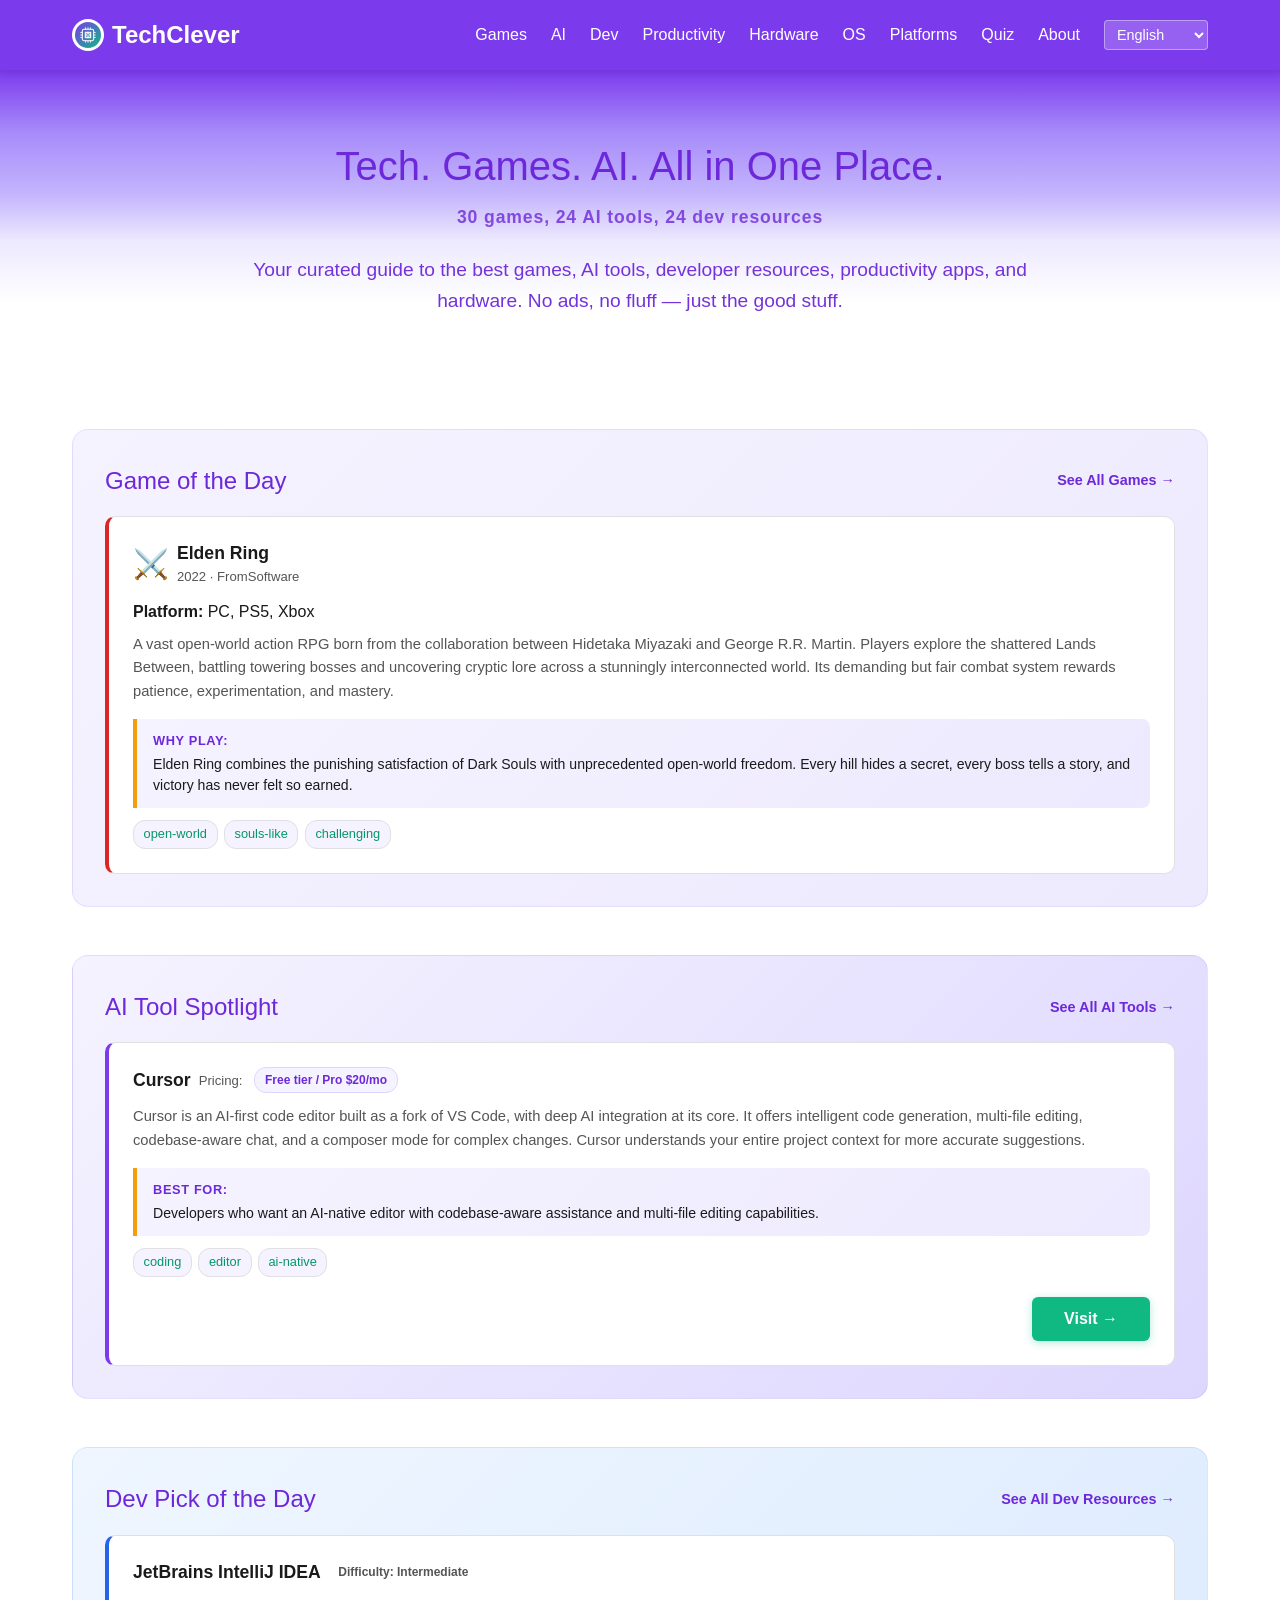
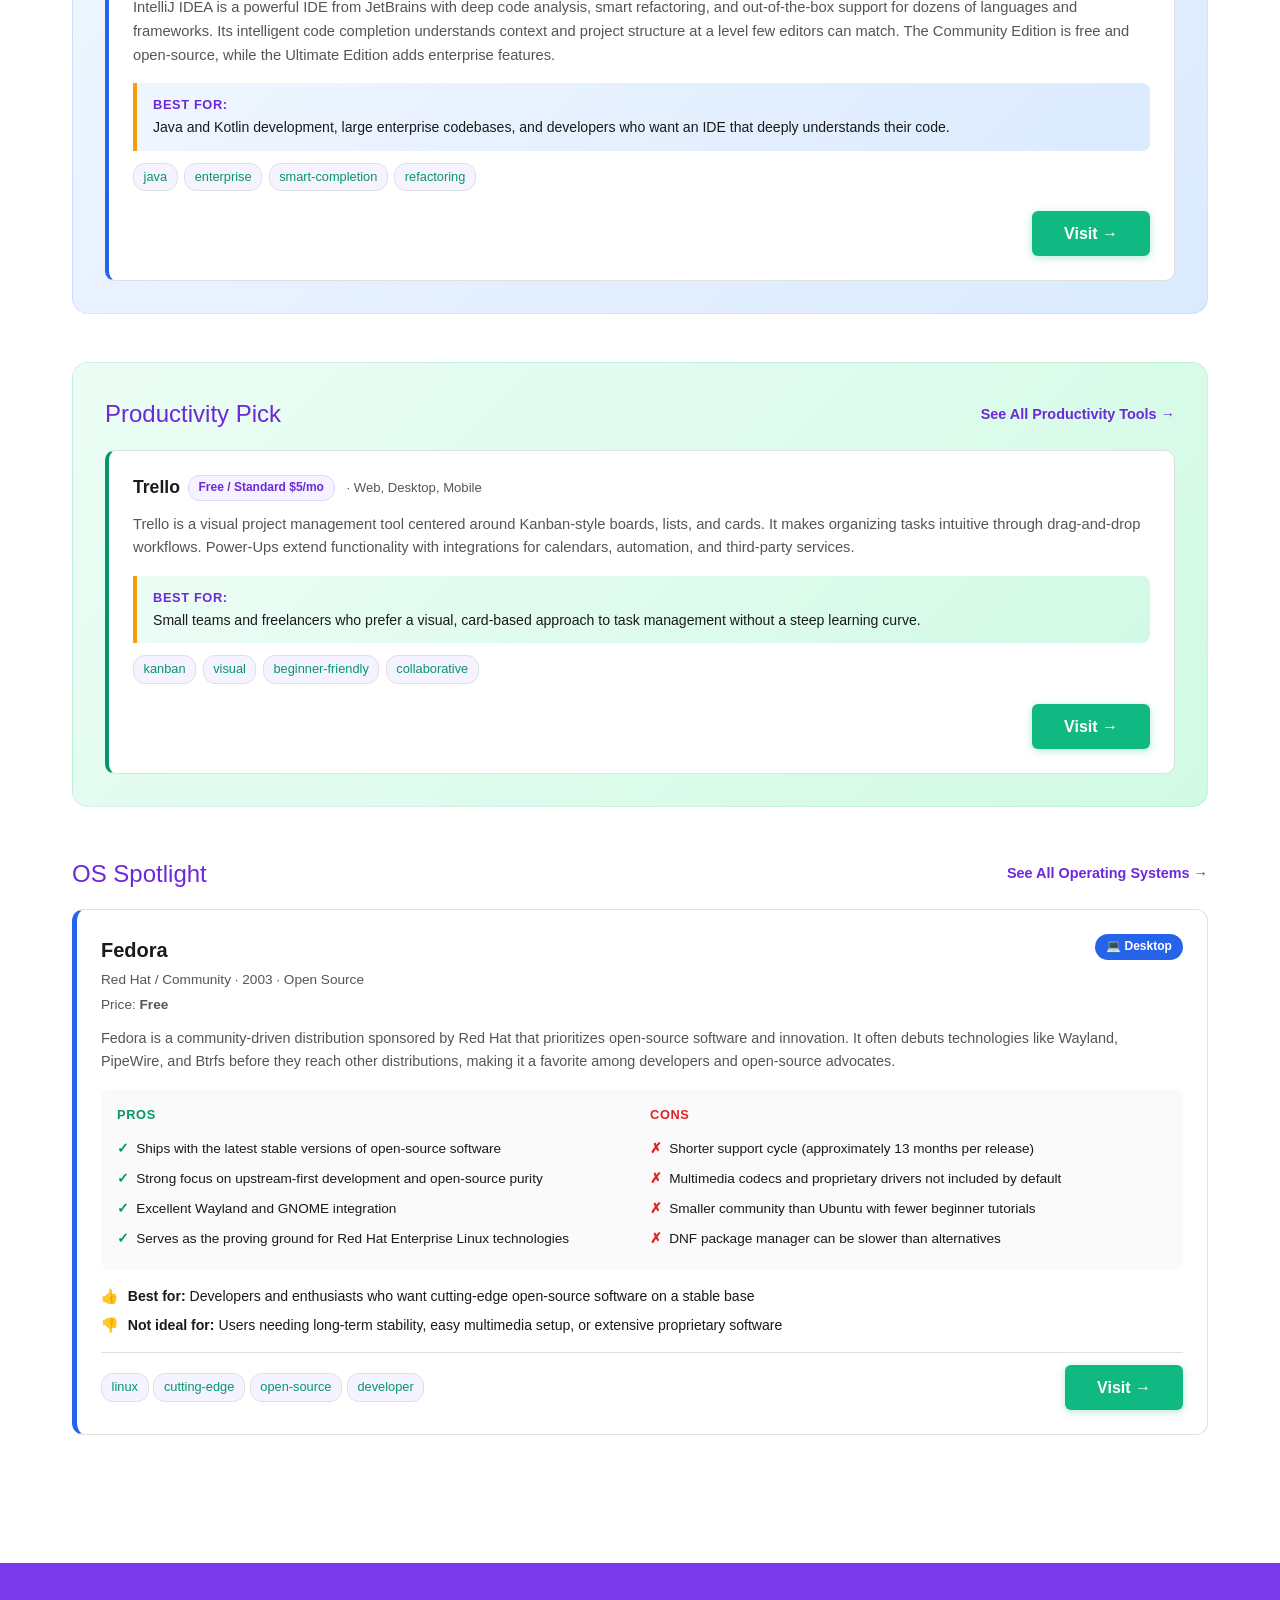
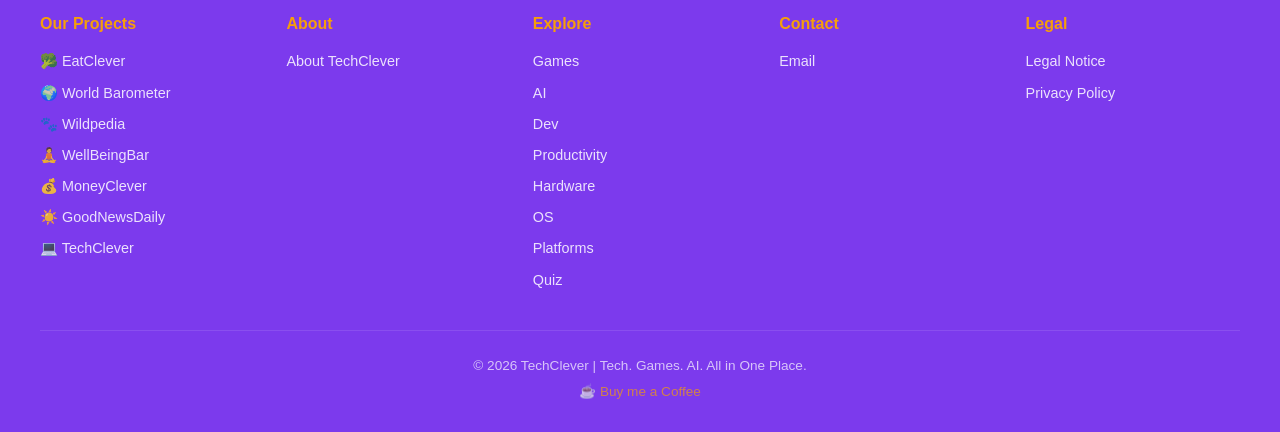
==== commit 53ea491c: "Add Operating Systems section and Tech Quiz OS section: 18 operating systems (desktop/mobile/server)" ====
--- a/index.html
+++ b/index.html
@@ -25,7 +25,9 @@
                 <a href="dev.html" data-i18n="nav.dev">Dev</a>
                 <a href="productivity.html" data-i18n="nav.productivity">Productivity</a>
                 <a href="hardware.html" data-i18n="nav.hardware">Hardware</a>
+                <a href="os.html" data-i18n="nav.os">OS</a>
                 <a href="platforms.html" data-i18n="nav.platforms">Platforms</a>
+                <a href="quiz.html" data-i18n="nav.quiz">Quiz</a>
                 <a href="about.html" data-i18n="nav.about">About</a>
                 <div id="lang-switcher"></div>
             </nav>
@@ -46,6 +48,8 @@
         <section class="home-section" id="dev-pick-box"></section>
 
         <section class="home-section" id="prod-pick-box"></section>
+
+        <section class="home-section" id="os-spotlight-box"></section>
     </div>
 
     <footer class="footer">
@@ -76,7 +80,9 @@
                     <li><a href="dev.html" data-i18n="nav.dev">Dev</a></li>
                     <li><a href="productivity.html" data-i18n="nav.productivity">Productivity</a></li>
                     <li><a href="hardware.html" data-i18n="nav.hardware">Hardware</a></li>
+                    <li><a href="os.html" data-i18n="nav.os">OS</a></li>
                     <li><a href="platforms.html" data-i18n="nav.platforms">Platforms</a></li>
+                    <li><a href="quiz.html" data-i18n="nav.quiz">Quiz</a></li>
                 </ul>
             </div>
             <div class="footer-section">
@@ -113,7 +119,9 @@
       var el = document.getElementById('visitor-counter');
       if (!el) return;
       setTimeout(function() {
-        fetch('https://techclever.goatcounter.com/counter/' + encodeURIComponent(location.pathname || '/') + '.json')
+        var p = location.pathname || '/';
+        if (p === '/index.html') p = '/';
+        fetch('https://techclever.goatcounter.com/counter/' + encodeURIComponent(p) + '.json')
           .then(function(r) { return r.ok ? r.json() : Promise.reject(); })
           .then(function(data) { el.textContent = data.count + ' visitors'; })
           .catch(function() {});
--- a/css/main.css
+++ b/css/main.css
@@ -1987,3 +1987,514 @@
     border-left: none;
     border-right: 3px solid var(--tc-secondary);
 }
+
+/* ==========================================================================
+   OPERATING SYSTEMS SECTION
+   ========================================================================== */
+
+/* --- OS Grid --- */
+.os-grid {
+    display: grid;
+    grid-template-columns: repeat(auto-fit, minmax(380px, 1fr));
+    gap: 1.5rem;
+    margin-top: 1rem;
+}
+
+/* --- OS Card --- */
+.os-card {
+    background: var(--white);
+    border: 1px solid var(--border-gray);
+    border-radius: 12px;
+    padding: 1.5rem;
+    border-left: 5px solid var(--tc-primary);
+    transition: box-shadow 0.2s, transform 0.2s;
+}
+.os-card:hover {
+    box-shadow: 0 6px 20px rgba(0,0,0,0.1);
+    transform: translateY(-2px);
+}
+
+.os-card-header {
+    display: flex;
+    justify-content: space-between;
+    align-items: flex-start;
+    gap: 1rem;
+    margin-bottom: 0.75rem;
+}
+.os-card-title {
+    font-size: 1.25rem;
+    font-weight: 700;
+    color: var(--text-dark);
+}
+.os-card-meta {
+    font-size: 0.85rem;
+    color: var(--text-gray);
+    margin-top: 0.2rem;
+}
+.os-card-price {
+    font-size: 0.85rem;
+    color: var(--text-gray);
+    margin-top: 0.15rem;
+}
+.os-cat-badge {
+    display: inline-block;
+    padding: 0.2rem 0.7rem;
+    border-radius: 20px;
+    font-size: 0.75rem;
+    font-weight: 600;
+    color: var(--white);
+    white-space: nowrap;
+    flex-shrink: 0;
+}
+
+.os-card-desc {
+    font-size: 0.9rem;
+    color: var(--text-gray);
+    line-height: 1.6;
+    margin-bottom: 1rem;
+}
+
+/* --- Pros / Cons two-column --- */
+.os-pros-cons {
+    display: grid;
+    grid-template-columns: 1fr 1fr;
+    gap: 1rem;
+    margin-bottom: 1rem;
+    padding: 1rem;
+    background: #FAFAFA;
+    border-radius: 8px;
+}
+.os-pros ul, .os-cons ul {
+    list-style: none;
+    padding: 0;
+    margin: 0;
+}
+.os-pros li, .os-cons li {
+    font-size: 0.85rem;
+    line-height: 1.5;
+    padding: 0.3rem 0;
+    padding-left: 1.2rem;
+    position: relative;
+}
+.os-pros li::before {
+    content: '\2713';
+    position: absolute;
+    left: 0;
+    color: #059669;
+    font-weight: 700;
+}
+.os-cons li::before {
+    content: '\2717';
+    position: absolute;
+    left: 0;
+    color: #DC2626;
+    font-weight: 700;
+}
+.os-pc-title {
+    font-size: 0.8rem;
+    font-weight: 700;
+    text-transform: uppercase;
+    letter-spacing: 0.05em;
+    margin-bottom: 0.5rem;
+}
+.os-pc-pro { color: #059669; }
+.os-pc-con { color: #DC2626; }
+
+/* --- Best for / Not ideal for --- */
+.os-card-best, .os-card-notideal {
+    font-size: 0.88rem;
+    line-height: 1.5;
+    margin-bottom: 0.5rem;
+}
+.os-best-icon {
+    margin-right: 0.3rem;
+}
+
+/* --- Card footer --- */
+.os-card-footer {
+    display: flex;
+    justify-content: space-between;
+    align-items: center;
+    margin-top: 1rem;
+    padding-top: 0.75rem;
+    border-top: 1px solid var(--border-gray);
+}
+.os-card-tags {
+    display: flex;
+    flex-wrap: wrap;
+    gap: 0.3rem;
+}
+
+/* ==========================================================================
+   OS HISTORY TIMELINE
+   ========================================================================== */
+.os-timeline-section {
+    margin-top: 3rem;
+    padding-top: 2rem;
+    border-top: 2px solid var(--border-gray);
+}
+.os-timeline-section h2 {
+    font-size: 1.5rem;
+    font-weight: 700;
+    color: var(--text-dark);
+    margin-bottom: 0.25rem;
+}
+
+.os-timeline {
+    position: relative;
+    padding-left: 40px;
+    margin-top: 2rem;
+}
+.os-timeline::before {
+    content: '';
+    position: absolute;
+    left: 12px;
+    top: 0;
+    bottom: 0;
+    width: 3px;
+    background: linear-gradient(to bottom, #F59E0B, #2563EB, #059669, #DC2626);
+    border-radius: 2px;
+}
+
+.os-tl-item {
+    position: relative;
+    display: flex;
+    align-items: flex-start;
+    gap: 1rem;
+    margin-bottom: 1.5rem;
+}
+.os-tl-node {
+    position: absolute;
+    left: -34px;
+    top: 4px;
+    width: 12px;
+    height: 12px;
+    border-radius: 50%;
+    border: 2px solid var(--white);
+    box-shadow: 0 0 0 2px currentColor;
+    z-index: 1;
+    flex-shrink: 0;
+}
+.os-tl-year {
+    font-size: 0.85rem;
+    font-weight: 700;
+    color: var(--tc-dark);
+    min-width: 40px;
+    flex-shrink: 0;
+}
+.os-tl-card {
+    background: var(--white);
+    border: 1px solid var(--border-gray);
+    border-radius: 10px;
+    padding: 1rem 1.25rem;
+    flex: 1;
+    transition: box-shadow 0.2s;
+}
+.os-tl-card:hover {
+    box-shadow: 0 4px 12px rgba(0,0,0,0.08);
+}
+.os-tl-name {
+    font-size: 1rem;
+    font-weight: 700;
+    margin-bottom: 0.25rem;
+}
+.os-tl-desc {
+    font-size: 0.88rem;
+    color: var(--text-gray);
+    line-height: 1.6;
+}
+
+/* --- OS responsive --- */
+@media (max-width: 768px) {
+    .os-grid {
+        grid-template-columns: 1fr;
+    }
+    .os-pros-cons {
+        grid-template-columns: 1fr;
+    }
+    .os-card-header {
+        flex-direction: column;
+    }
+    .os-card-footer {
+        flex-direction: column;
+        align-items: flex-start;
+        gap: 0.75rem;
+    }
+}
+
+/* --- OS RTL --- */
+[dir="rtl"] .os-card {
+    border-left: none;
+    border-right: 5px solid var(--tc-primary);
+}
+[dir="rtl"] .os-pros li,
+[dir="rtl"] .os-cons li {
+    padding-left: 0;
+    padding-right: 1.2rem;
+}
+[dir="rtl"] .os-pros li::before,
+[dir="rtl"] .os-cons li::before {
+    left: auto;
+    right: 0;
+}
+[dir="rtl"] .os-best-icon {
+    margin-right: 0;
+    margin-left: 0.3rem;
+}
+[dir="rtl"] .os-timeline {
+    padding-left: 0;
+    padding-right: 40px;
+}
+[dir="rtl"] .os-timeline::before {
+    left: auto;
+    right: 12px;
+}
+[dir="rtl"] .os-tl-node {
+    left: auto;
+    right: -34px;
+}
+
+/* ==========================================================================
+   QUIZ SECTION
+   ========================================================================== */
+
+/* --- Start screen --- */
+.quiz-start {
+    text-align: center;
+    max-width: 700px;
+    margin: 2rem auto;
+}
+.quiz-start h1 {
+    margin-bottom: 0.5rem;
+}
+.quiz-cat-select {
+    margin: 2rem 0;
+}
+.quiz-cat-label {
+    font-size: 0.95rem;
+    color: var(--text-gray);
+    margin-bottom: 0.75rem;
+}
+.quiz-cat-bar {
+    justify-content: center;
+}
+.quiz-start-btn {
+    margin-top: 1.5rem;
+    padding: 0.75rem 2.5rem;
+    font-size: 1.1rem;
+}
+
+/* --- Playing screen --- */
+.quiz-play {
+    max-width: 700px;
+    margin: 1rem auto;
+}
+.quiz-progress-bar {
+    width: 100%;
+    height: 6px;
+    background: var(--border-gray);
+    border-radius: 3px;
+    margin-bottom: 1.5rem;
+    overflow: hidden;
+}
+.quiz-progress-fill {
+    height: 100%;
+    background: linear-gradient(90deg, var(--tc-primary), var(--tc-secondary));
+    border-radius: 3px;
+    transition: width 0.3s;
+}
+.quiz-header {
+    display: flex;
+    justify-content: space-between;
+    align-items: center;
+    margin-bottom: 1.5rem;
+}
+.quiz-counter {
+    font-size: 0.9rem;
+    font-weight: 600;
+    color: var(--tc-dark);
+}
+.quiz-score-inline {
+    font-size: 0.9rem;
+    font-weight: 600;
+    color: var(--tc-secondary-dark);
+}
+.quiz-question {
+    font-size: 1.25rem;
+    font-weight: 700;
+    color: var(--text-dark);
+    line-height: 1.5;
+    margin-bottom: 1.5rem;
+    padding: 1.5rem;
+    background: var(--tc-bg);
+    border-radius: 12px;
+    border-left: 4px solid var(--tc-primary);
+}
+
+/* --- Answer options --- */
+.quiz-options {
+    display: flex;
+    flex-direction: column;
+    gap: 0.75rem;
+    margin-bottom: 1rem;
+}
+.quiz-option {
+    display: block;
+    width: 100%;
+    text-align: left;
+    padding: 1rem 1.25rem;
+    border: 2px solid var(--border-gray);
+    border-radius: 10px;
+    background: var(--white);
+    font-size: 1rem;
+    color: var(--text-dark);
+    cursor: pointer;
+    transition: all 0.15s;
+}
+.quiz-option:hover:not(:disabled) {
+    border-color: var(--tc-primary);
+    background: var(--hover-tint);
+    transform: translateX(4px);
+}
+.quiz-option:disabled {
+    cursor: default;
+}
+.quiz-option.quiz-correct {
+    border-color: #059669;
+    background: #ECFDF5;
+    color: #065F46;
+    font-weight: 600;
+}
+.quiz-option.quiz-wrong {
+    border-color: #DC2626;
+    background: #FEF2F2;
+    color: #991B1B;
+}
+
+/* --- Explanation --- */
+.quiz-exp-box {
+    padding: 1rem 1.25rem;
+    border-radius: 10px;
+    font-size: 0.9rem;
+    line-height: 1.5;
+    margin-bottom: 1rem;
+}
+.quiz-exp-correct {
+    background: #ECFDF5;
+    border: 1px solid #A7F3D0;
+    color: #065F46;
+}
+.quiz-exp-wrong {
+    background: #FEF2F2;
+    border: 1px solid #FECACA;
+    color: #991B1B;
+}
+.quiz-next-btn {
+    margin-top: 0.5rem;
+}
+
+/* --- Result screen --- */
+.quiz-result {
+    text-align: center;
+    max-width: 600px;
+    margin: 2rem auto;
+}
+.quiz-result-emoji {
+    font-size: 4rem;
+    margin-bottom: 0.5rem;
+}
+.quiz-result h2 {
+    font-size: 1.5rem;
+    color: var(--text-dark);
+    margin-bottom: 0.75rem;
+}
+.quiz-score-big {
+    font-size: 3rem;
+    font-weight: 800;
+    color: var(--tc-primary);
+    line-height: 1.2;
+}
+.quiz-score-pct {
+    font-size: 1.2rem;
+    color: var(--text-gray);
+    margin-bottom: 1.5rem;
+}
+.quiz-result-actions {
+    display: flex;
+    gap: 1rem;
+    justify-content: center;
+    margin-bottom: 2rem;
+}
+
+/* --- Review section --- */
+.quiz-review-section {
+    text-align: left;
+    margin-top: 1rem;
+}
+.quiz-review-item {
+    padding: 1rem 1.25rem;
+    border-radius: 10px;
+    margin-bottom: 1rem;
+    border: 1px solid var(--border-gray);
+}
+.quiz-review-correct {
+    border-left: 4px solid #059669;
+}
+.quiz-review-wrong {
+    border-left: 4px solid #DC2626;
+}
+.quiz-review-q {
+    font-weight: 600;
+    margin-bottom: 0.5rem;
+}
+.quiz-review-a {
+    font-size: 0.9rem;
+    margin-bottom: 0.25rem;
+}
+.quiz-review-correct-a {
+    font-size: 0.9rem;
+    color: #059669;
+    font-weight: 600;
+    margin-bottom: 0.25rem;
+}
+.quiz-review-exp {
+    font-size: 0.85rem;
+    color: var(--text-gray);
+    margin-top: 0.5rem;
+}
+
+/* --- Quiz responsive --- */
+@media (max-width: 768px) {
+    .quiz-question {
+        font-size: 1.1rem;
+        padding: 1rem;
+    }
+    .quiz-option {
+        padding: 0.85rem 1rem;
+        font-size: 0.95rem;
+    }
+    .quiz-score-big {
+        font-size: 2.5rem;
+    }
+    .quiz-result-actions {
+        flex-direction: column;
+        align-items: center;
+    }
+}
+
+/* --- Quiz RTL --- */
+[dir="rtl"] .quiz-question {
+    border-left: none;
+    border-right: 4px solid var(--tc-primary);
+}
+[dir="rtl"] .quiz-option:hover:not(:disabled) {
+    transform: translateX(-4px);
+}
+[dir="rtl"] .quiz-review-correct {
+    border-left: none;
+    border-right: 4px solid #059669;
+}
+[dir="rtl"] .quiz-review-wrong {
+    border-left: none;
+    border-right: 4px solid #DC2626;
+}
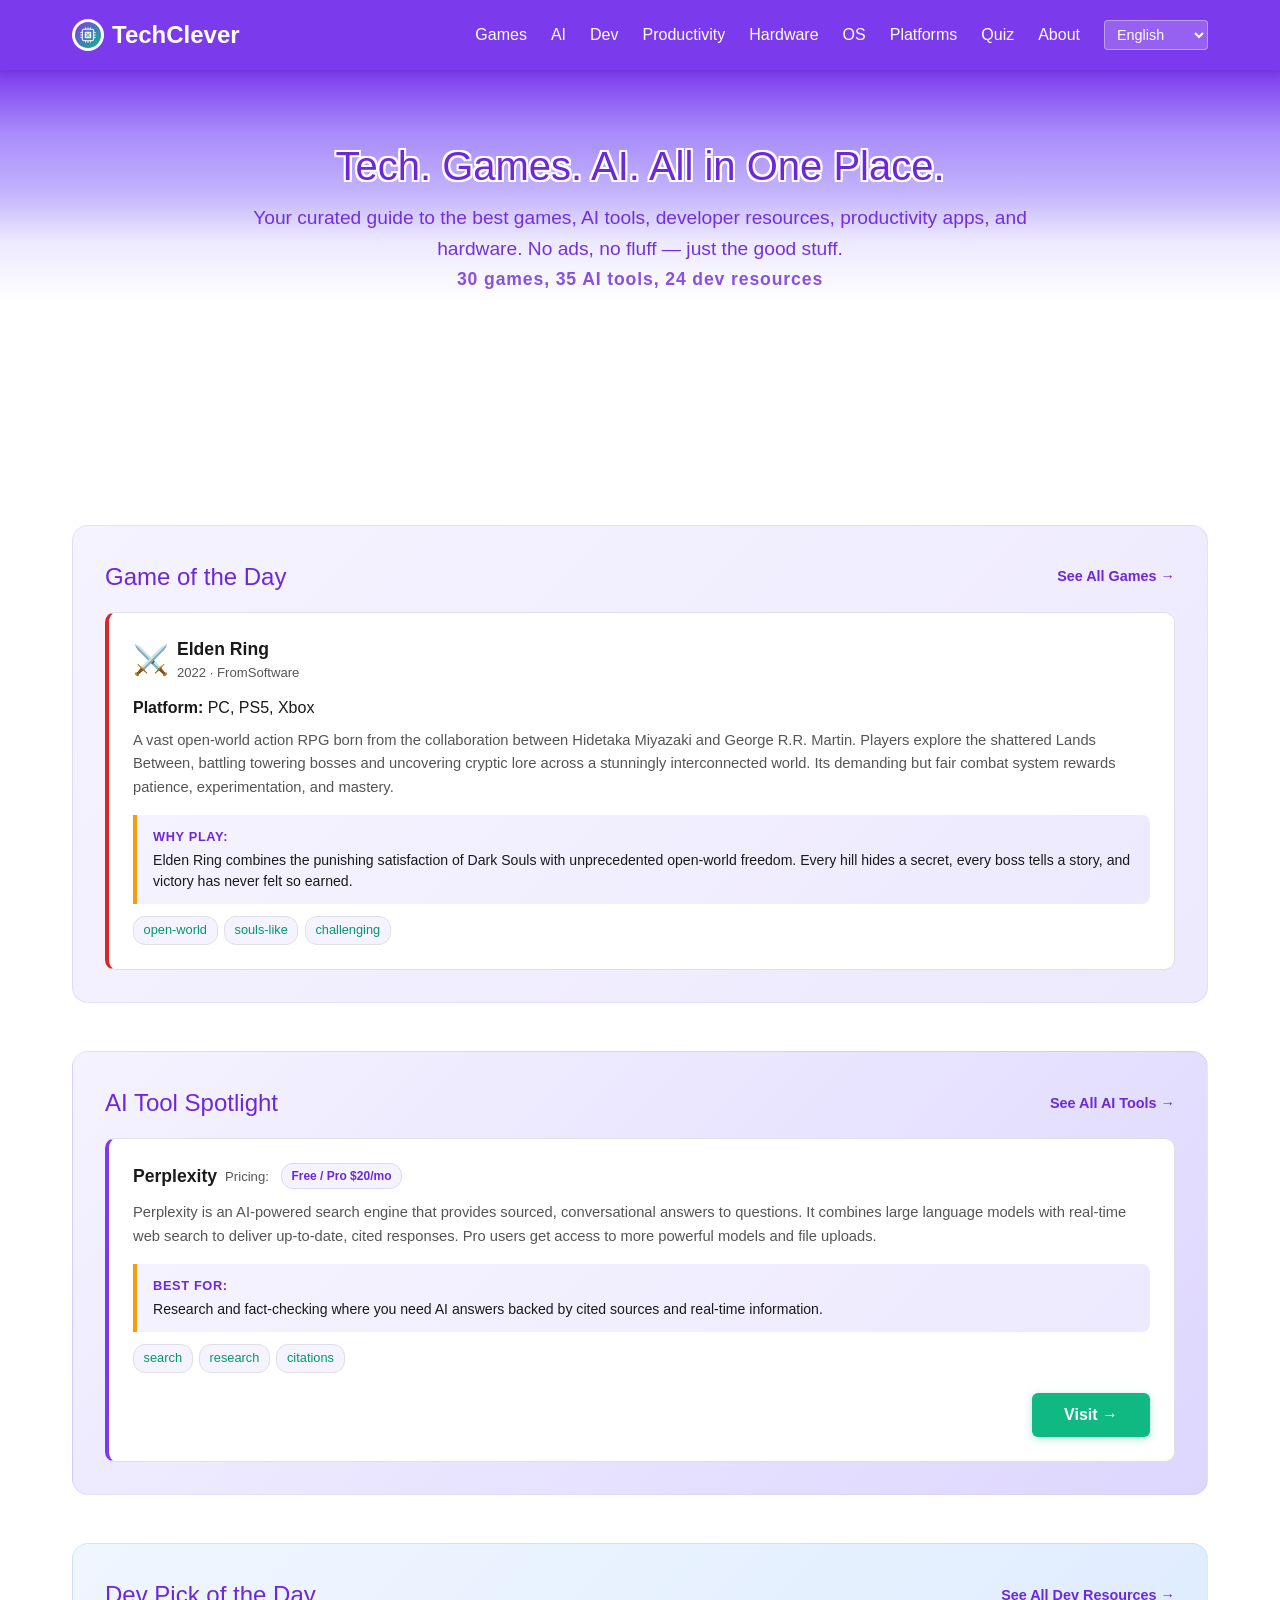
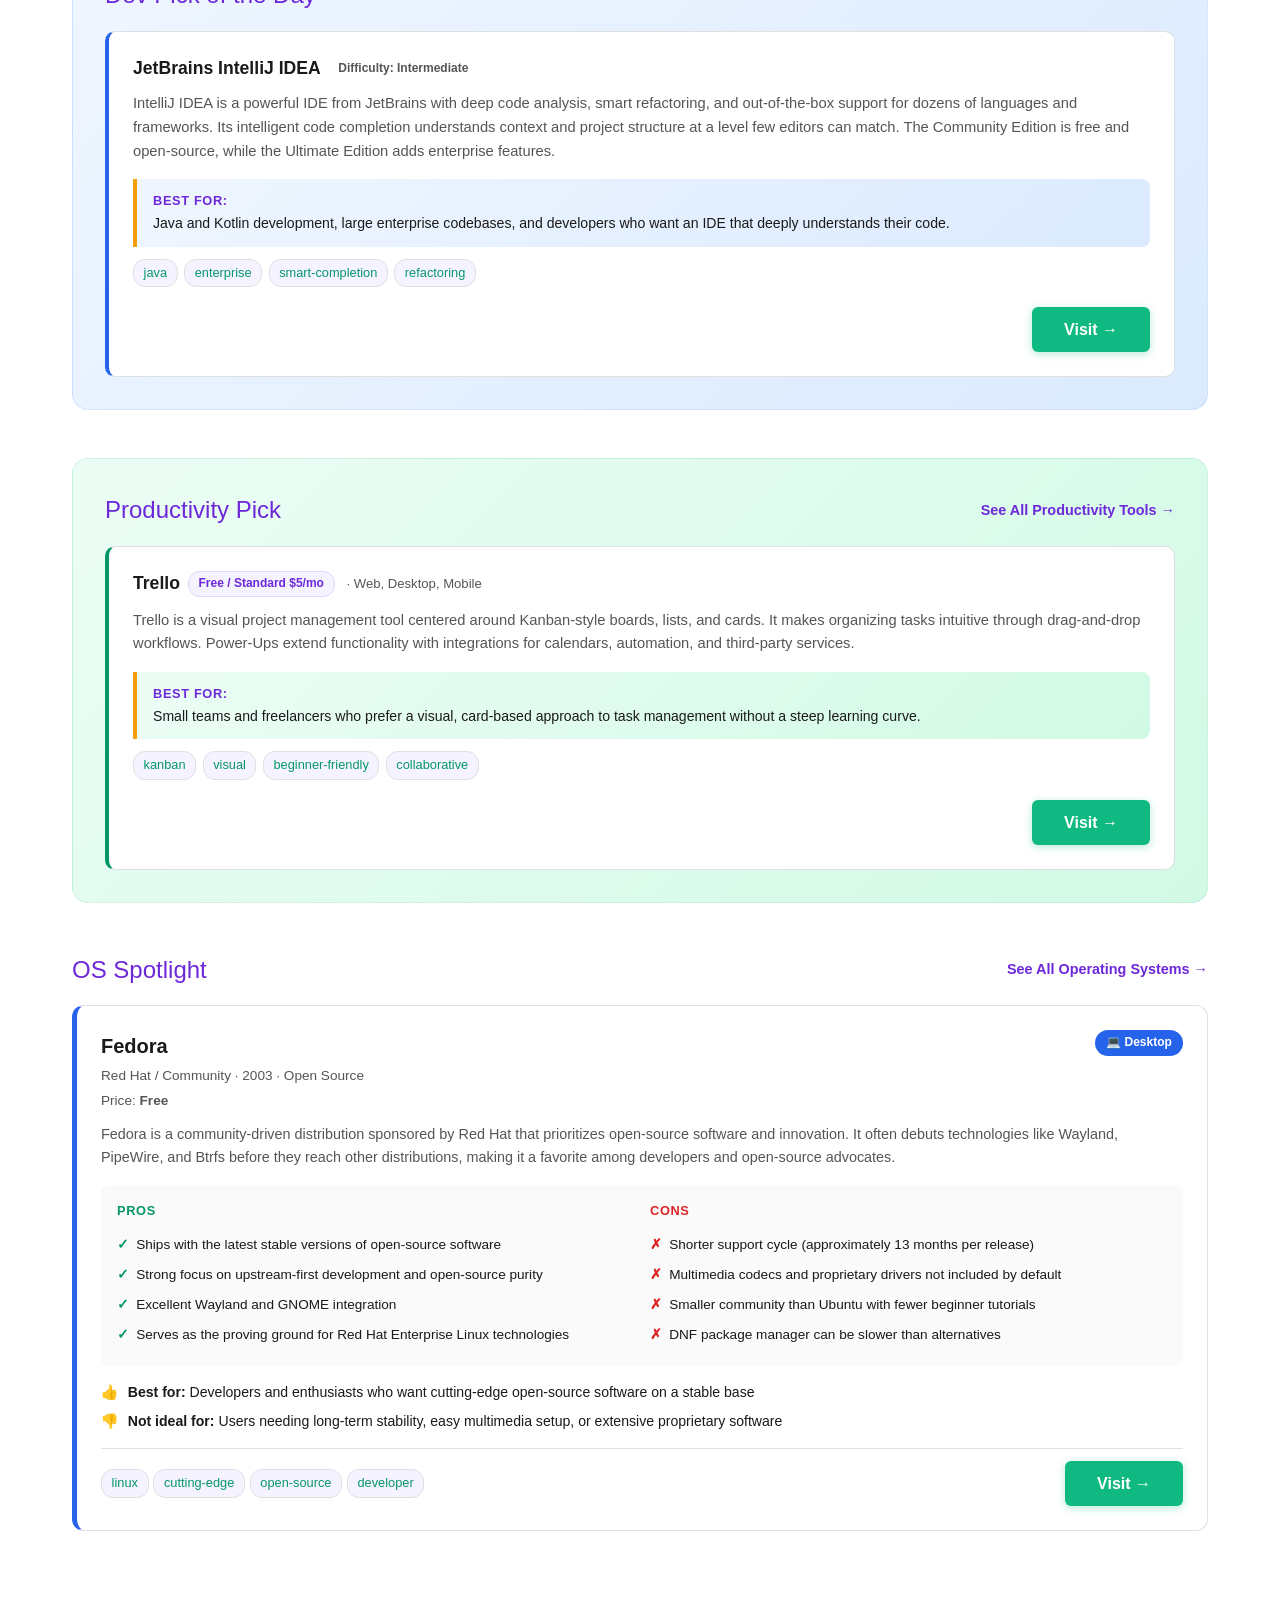
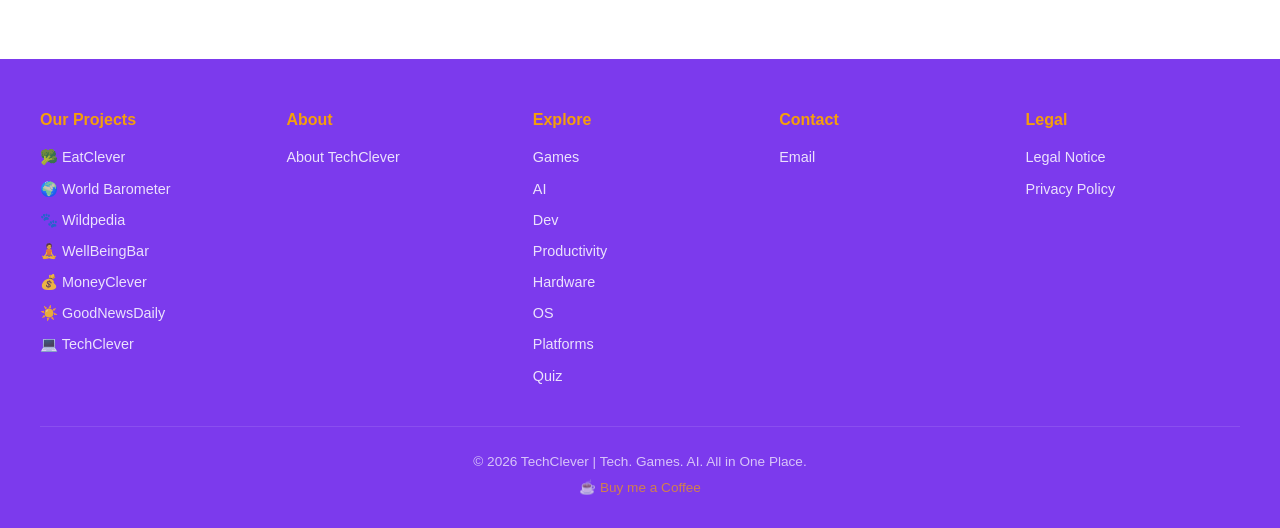
==== commit 13e45b5c: "Move hero stats line below subtitle Co-Authored-By: Claude Opus 4.6 <noreply@anthropic.com>" ====
--- a/index.html
+++ b/index.html
@@ -8,6 +8,8 @@
     <meta property="og:title" content="TechClever — Tech. Games. AI. All in One Place.">
     <meta property="og:description" content="Your curated guide to the best games, AI tools, developer resources, productivity apps, and hardware. No ads, no fluff.">
     <meta property="og:type" content="website">
+    <meta property="og:url" content="https://techclever.github.io/">
+    <meta property="og:image" content="https://techclever.github.io/img/og-preview.png">
     <link rel="stylesheet" href="css/main.css">
     <link rel="icon" href="img/favicon.svg" type="image/svg+xml">
 </head>
@@ -36,9 +38,13 @@
 
     <section class="hero">
         <h1 data-i18n="hero.title">Tech. Games. AI. All in One Place.</h1>
+        <p data-i18n="hero.subtitle">Your curated guide to the best games, AI tools, developer resources, productivity apps, and hardware. No ads, no fluff — just the good stuff.</p>
         <p class="hero-stats" id="hero-stats"></p>
-        <p data-i18n="hero.subtitle">Your curated guide to the best games, AI tools, developer resources, productivity apps, and hardware. No ads, no fluff — just the good stuff.</p>
     </section>
+
+    <div class="container">
+        <div id="whats-new-wrap"></div>
+    </div>
 
     <div class="container">
         <section class="home-section" id="game-of-day-box"></section>
--- a/css/main.css
+++ b/css/main.css
@@ -168,6 +168,7 @@
     margin-bottom: 0.3rem;
     font-weight: 300;
     position: relative;
+    text-shadow: -2px -2px 0 #fff, 2px -2px 0 #fff, -2px 2px 0 #fff, 2px 2px 0 #fff, 0 -2px 0 #fff, 0 2px 0 #fff, -2px 0 0 #fff, 2px 0 0 #fff;
 }
 
 .hero p {
@@ -1520,6 +1521,21 @@
     object-fit: cover;
 }
 
+/* What's New */
+.updates-section { margin-bottom: 2rem; }
+.updates-list { display: flex; flex-direction: column; gap: 1rem; }
+.update-item {
+    display: flex; align-items: flex-start; gap: 1rem;
+    background: var(--white); border-left: 4px solid var(--tc-primary);
+    border-radius: 8px; padding: 1rem 1.25rem;
+    box-shadow: 0 1px 4px rgba(0,0,0,0.06);
+}
+.update-icon { font-size: 1.5rem; flex-shrink: 0; margin-top: 2px; }
+.update-body { flex: 1; }
+.update-body strong { color: var(--text-dark); }
+.update-date { display: inline-block; margin-left: 0.5rem; font-size: 0.8rem; color: var(--text-gray); }
+.update-body p { margin: 0.3rem 0 0; color: var(--text-gray); font-size: 0.9rem; }
+
 /* ==========================================================================
    30. RESPONSIVE BREAKPOINTS
    ========================================================================== */
@@ -2498,3 +2514,162 @@
     border-left: none;
     border-right: 4px solid #DC2626;
 }
+
+/* --------------------------------------------------------------------------
+   GAMING STORES & SERVICES
+   -------------------------------------------------------------------------- */
+.stores-section {
+    margin-top: 4rem;
+    padding-top: 3rem;
+    border-top: 2px solid #E5E7EB;
+}
+.store-grid {
+    display: grid;
+    grid-template-columns: repeat(auto-fit, minmax(380px, 1fr));
+    gap: 1.5rem;
+    margin-top: 1.5rem;
+}
+.store-card {
+    background: #FFF;
+    border-radius: 12px;
+    border: 1px solid #E5E7EB;
+    border-left: 5px solid #7C3AED;
+    padding: 1.5rem;
+    transition: box-shadow 0.2s, transform 0.2s;
+}
+.store-card:hover {
+    box-shadow: 0 8px 24px rgba(0,0,0,0.1);
+    transform: translateY(-2px);
+}
+.store-card-header {
+    display: flex;
+    justify-content: space-between;
+    align-items: flex-start;
+    gap: 1rem;
+    margin-bottom: 1rem;
+}
+.store-card-title {
+    font-size: 1.3rem;
+    font-weight: 700;
+    color: #1F2937;
+}
+.store-card-meta {
+    font-size: 0.85rem;
+    color: #6B7280;
+    margin-top: 0.2rem;
+}
+.store-type-badge {
+    font-size: 0.75rem;
+    font-weight: 600;
+    color: #FFF;
+    padding: 0.25rem 0.75rem;
+    border-radius: 999px;
+    white-space: nowrap;
+}
+.store-card-desc {
+    color: #374151;
+    line-height: 1.7;
+    margin-bottom: 1.25rem;
+    font-size: 0.95rem;
+}
+.store-pros-cons {
+    display: grid;
+    grid-template-columns: 1fr 1fr;
+    gap: 1rem;
+    background: #FAFAFA;
+    border-radius: 8px;
+    padding: 1rem;
+    margin-bottom: 1.25rem;
+}
+.store-pc-title {
+    font-weight: 700;
+    font-size: 0.8rem;
+    text-transform: uppercase;
+    letter-spacing: 0.05em;
+    margin-bottom: 0.5rem;
+}
+.store-pc-pro { color: #059669; }
+.store-pc-con { color: #DC2626; }
+.store-pros ul, .store-cons ul {
+    list-style: none;
+    padding: 0;
+    margin: 0;
+}
+.store-pros li, .store-cons li {
+    font-size: 0.88rem;
+    line-height: 1.5;
+    padding: 0.25rem 0;
+    padding-left: 1.2rem;
+    position: relative;
+}
+.store-pros li::before {
+    content: "\2713";
+    position: absolute;
+    left: 0;
+    color: #059669;
+    font-weight: 700;
+}
+.store-cons li::before {
+    content: "\2717";
+    position: absolute;
+    left: 0;
+    color: #DC2626;
+    font-weight: 700;
+}
+.store-card-best, .store-card-notideal {
+    font-size: 0.9rem;
+    line-height: 1.5;
+    margin-bottom: 0.5rem;
+    color: #374151;
+}
+.store-best-icon {
+    margin-right: 0.25rem;
+}
+.store-card-footer {
+    display: flex;
+    justify-content: space-between;
+    align-items: center;
+    margin-top: 1rem;
+    padding-top: 0.75rem;
+    border-top: 1px solid #E5E7EB;
+    flex-wrap: wrap;
+    gap: 0.5rem;
+}
+.store-card-tags {
+    display: flex;
+    flex-wrap: wrap;
+    gap: 0.4rem;
+}
+
+/* Store responsive */
+@media (max-width: 768px) {
+    .store-grid {
+        grid-template-columns: 1fr;
+    }
+    .store-pros-cons {
+        grid-template-columns: 1fr;
+    }
+    .store-card-header {
+        flex-direction: column;
+    }
+}
+
+/* Store RTL */
+[dir="rtl"] .store-pros li,
+[dir="rtl"] .store-cons li {
+    padding-left: 0;
+    padding-right: 1.2rem;
+}
+[dir="rtl"] .store-pros li::before,
+[dir="rtl"] .store-cons li::before {
+    left: auto;
+    right: 0;
+}
+[dir="rtl"] .store-best-icon {
+    margin-right: 0;
+    margin-left: 0.25rem;
+}
+[dir="rtl"] .store-card {
+    border-left: 1px solid #E5E7EB;
+    border-right: 5px solid #7C3AED;
+}
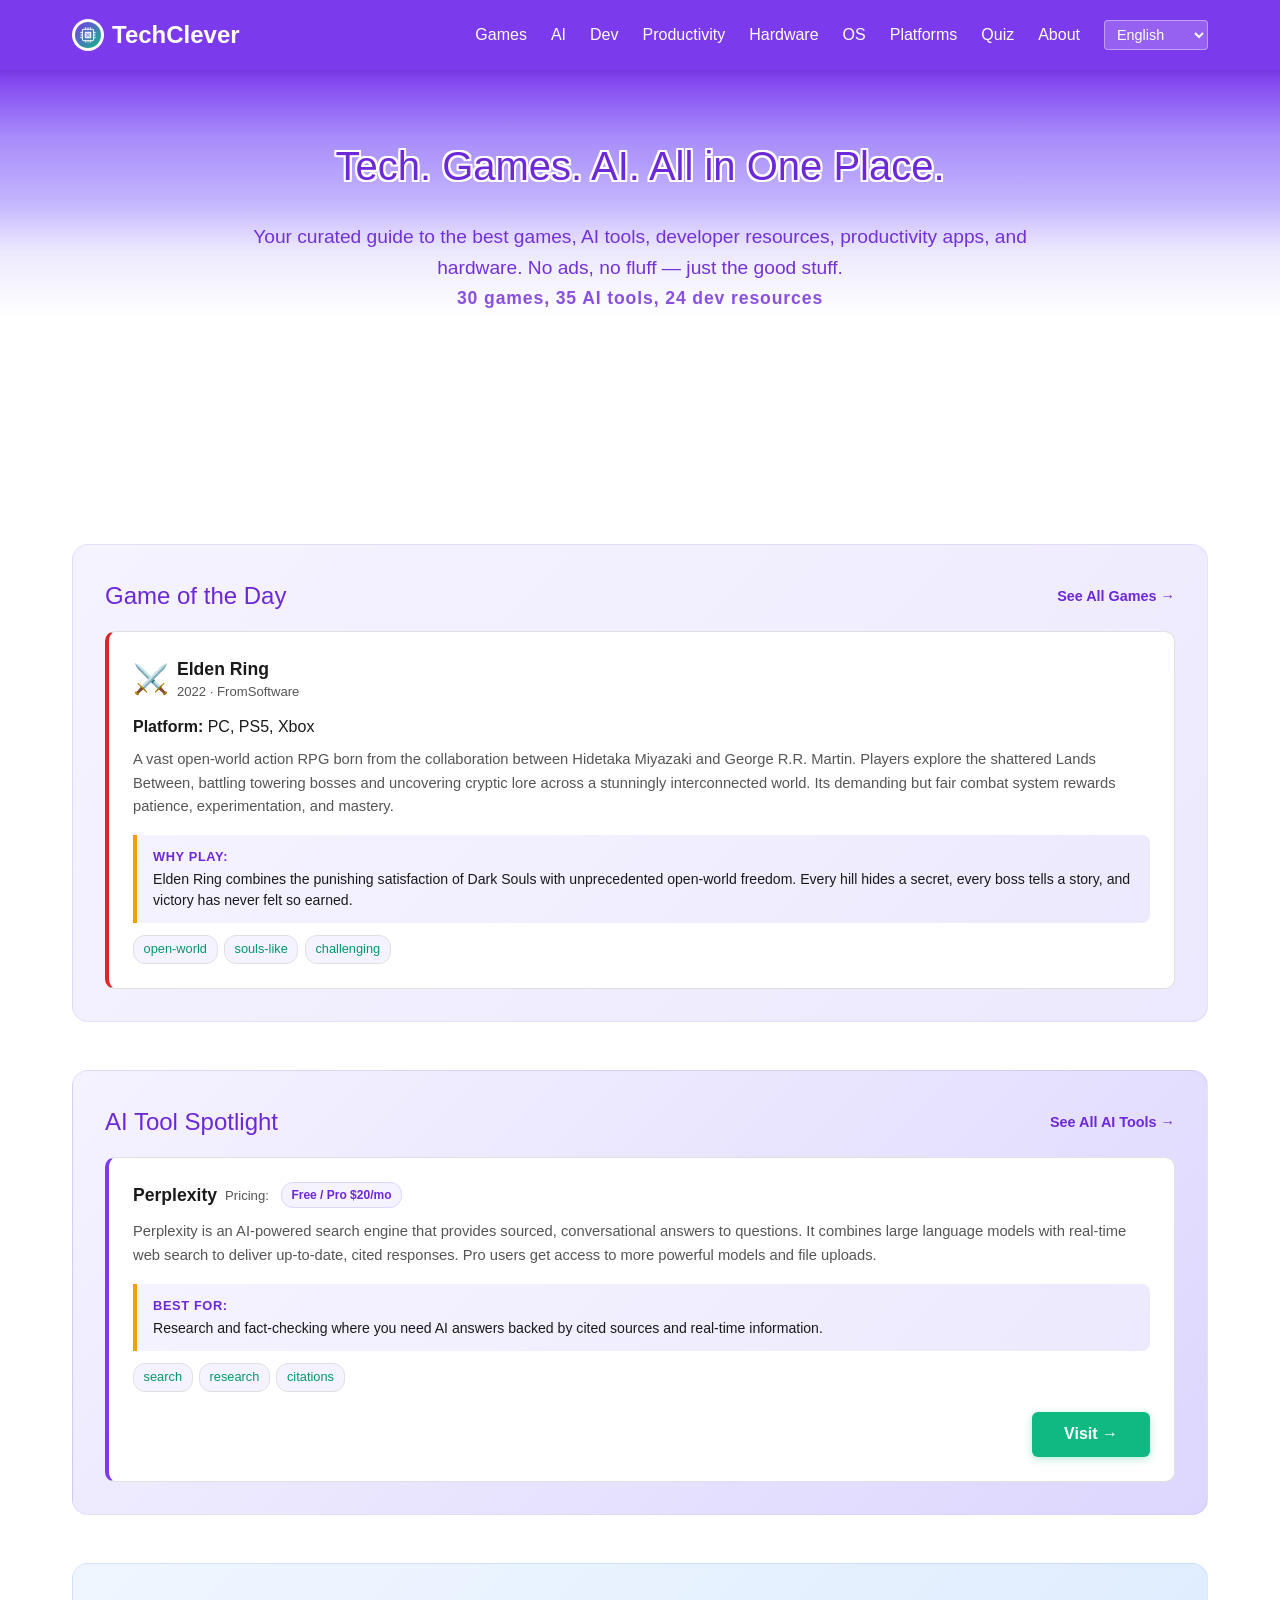
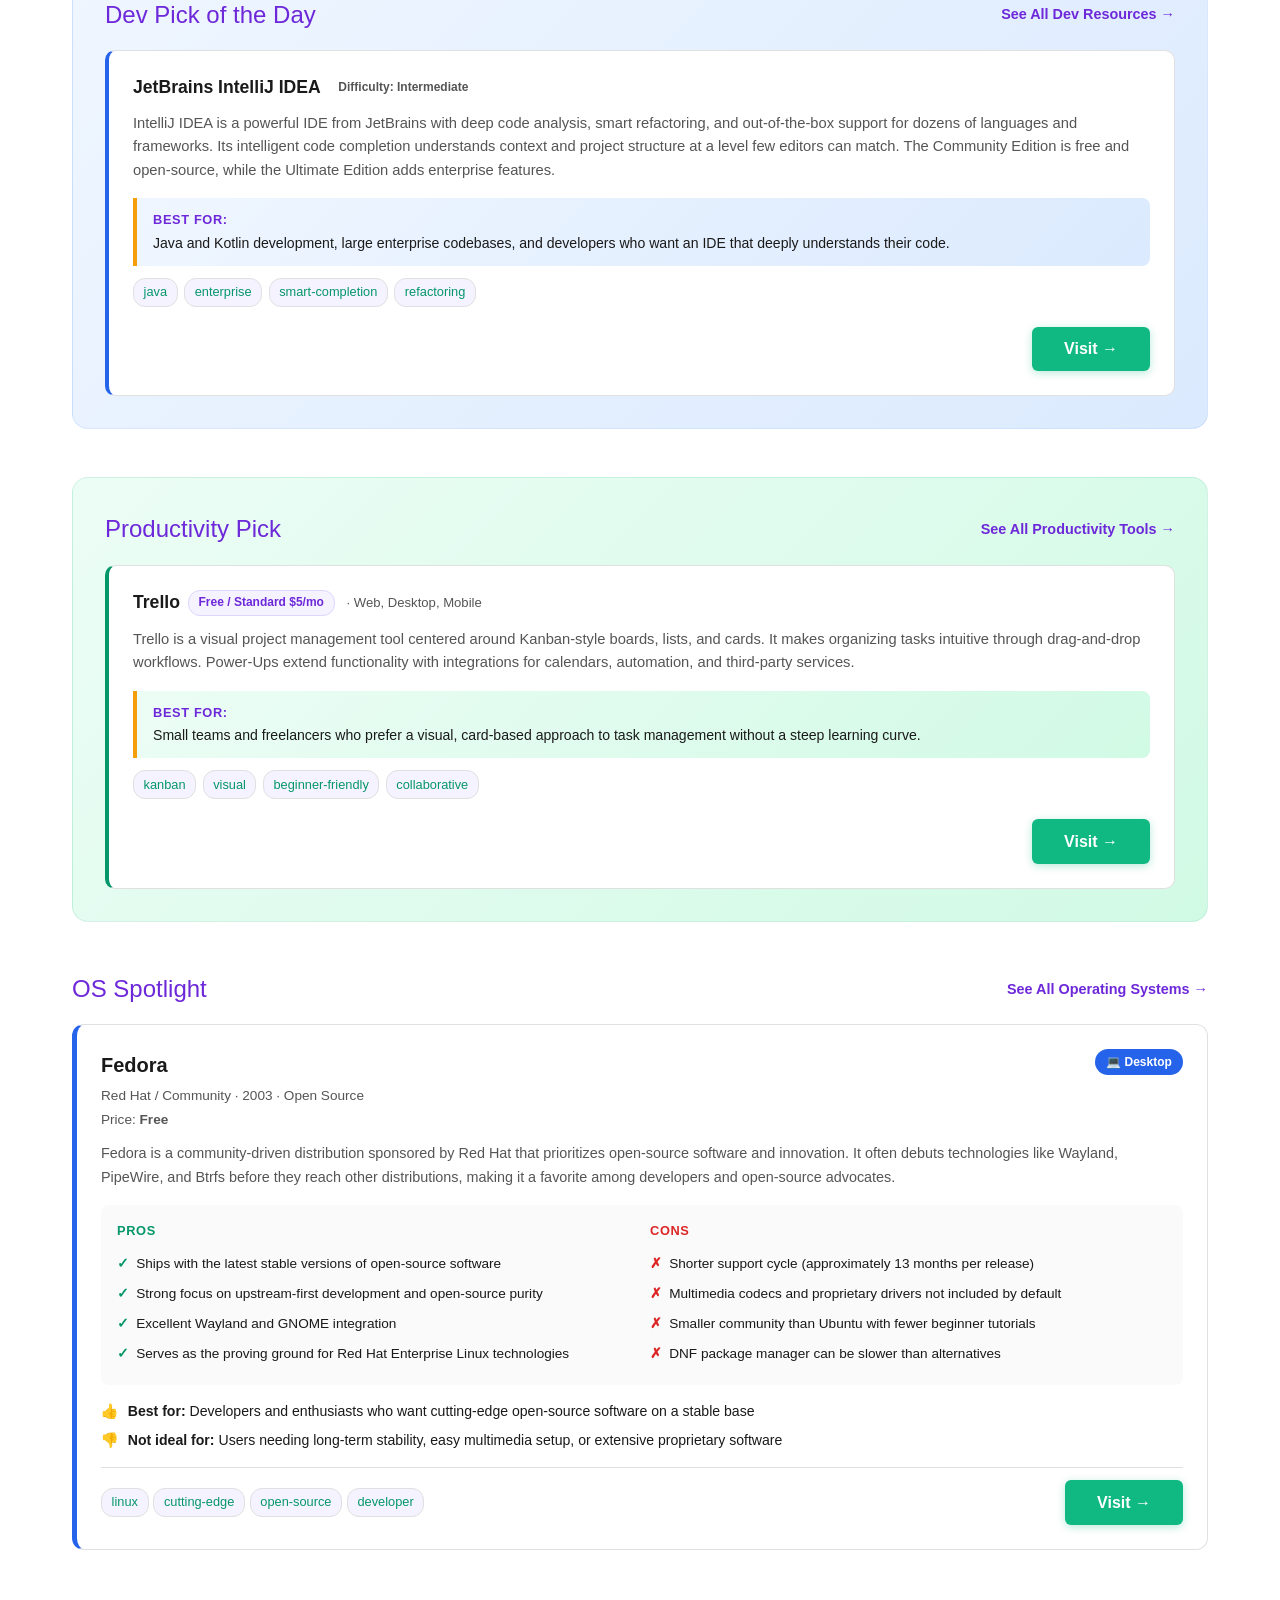
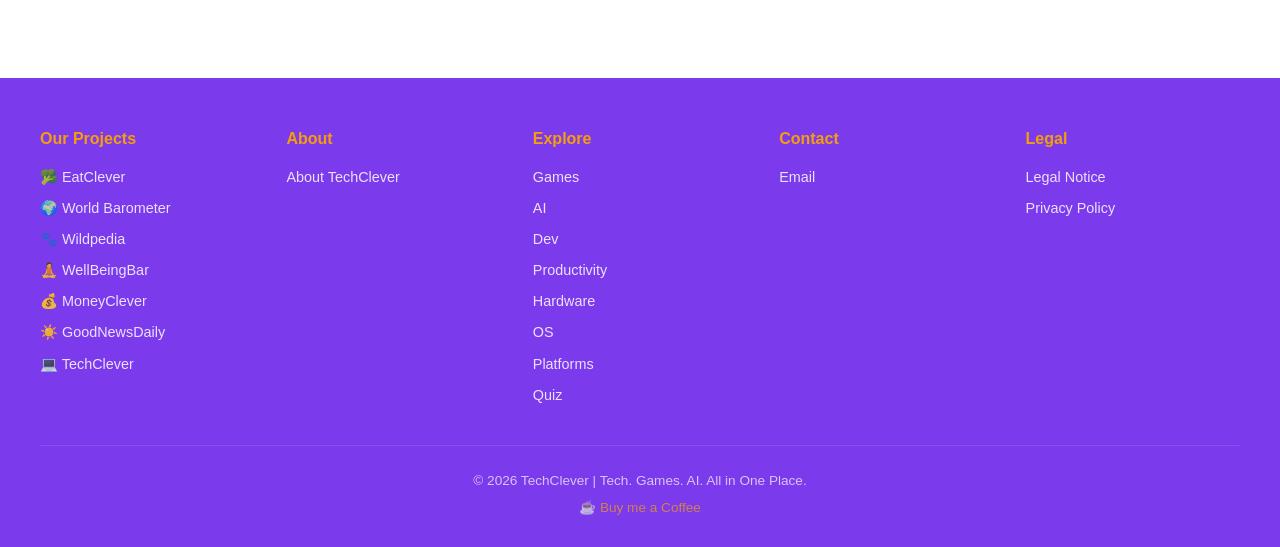
==== commit 7b5a7434: "Add spacing between hero title and subtitle Co-Authored-By: Claude Opus 4.6 <noreply@anthropic.com>" ====
--- a/index.html
+++ b/index.html
@@ -38,7 +38,7 @@
 
     <section class="hero">
         <h1 data-i18n="hero.title">Tech. Games. AI. All in One Place.</h1>
-        <p data-i18n="hero.subtitle">Your curated guide to the best games, AI tools, developer resources, productivity apps, and hardware. No ads, no fluff — just the good stuff.</p>
+        <p data-i18n="hero.subtitle" style="margin-top:1.5rem">Your curated guide to the best games, AI tools, developer resources, productivity apps, and hardware. No ads, no fluff — just the good stuff.</p>
         <p class="hero-stats" id="hero-stats"></p>
     </section>
 
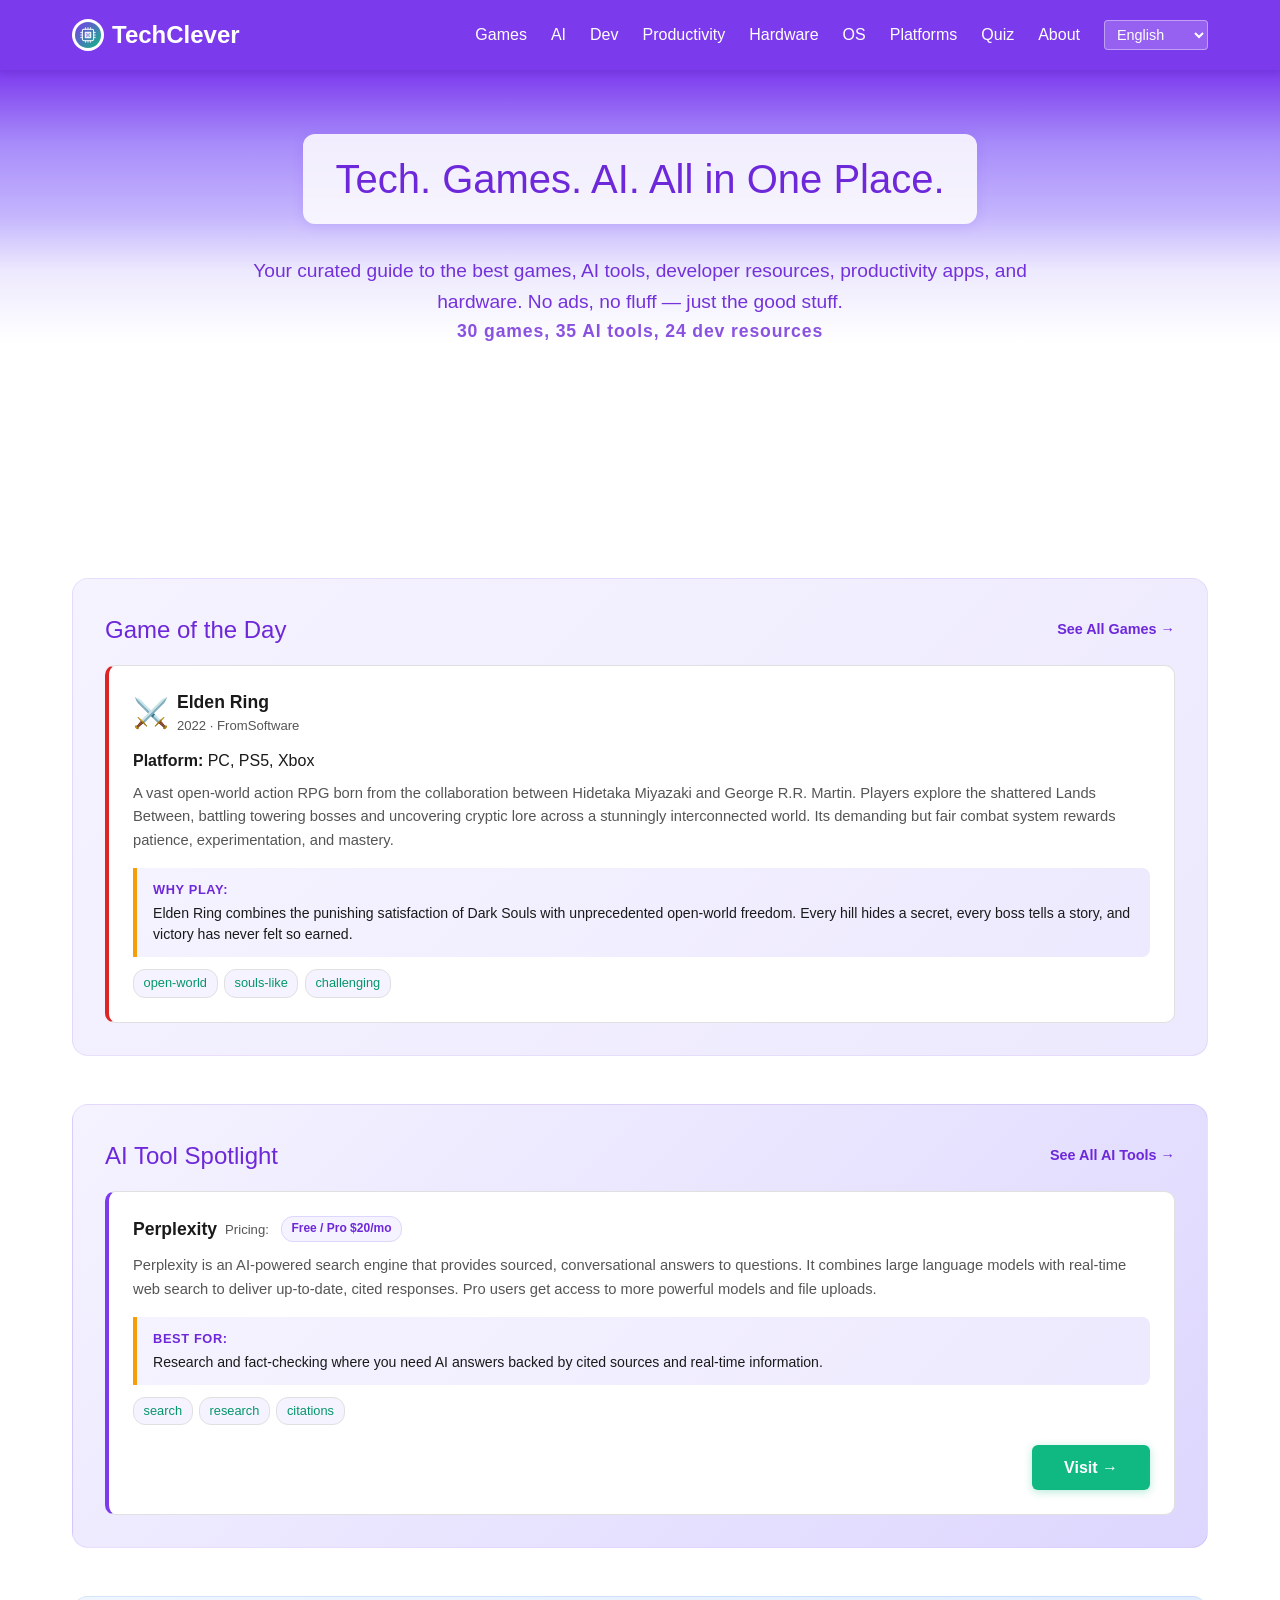
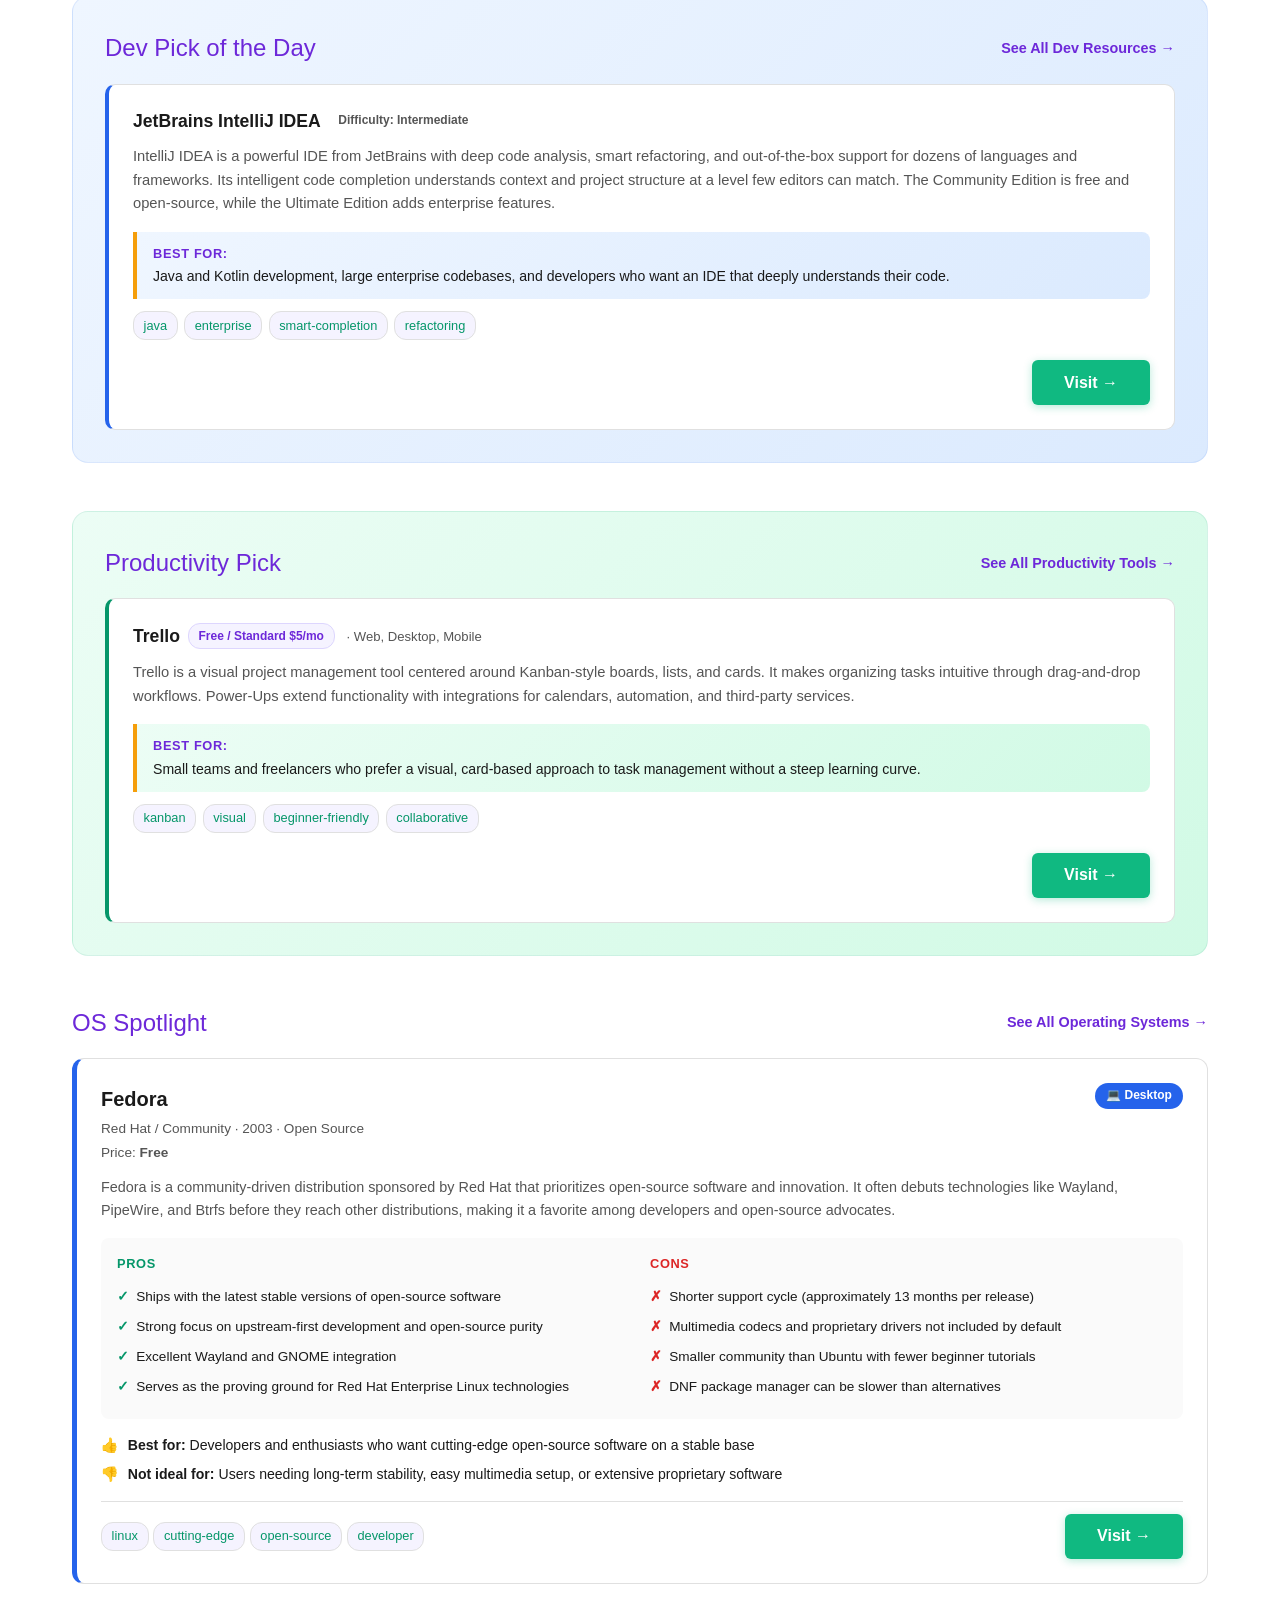
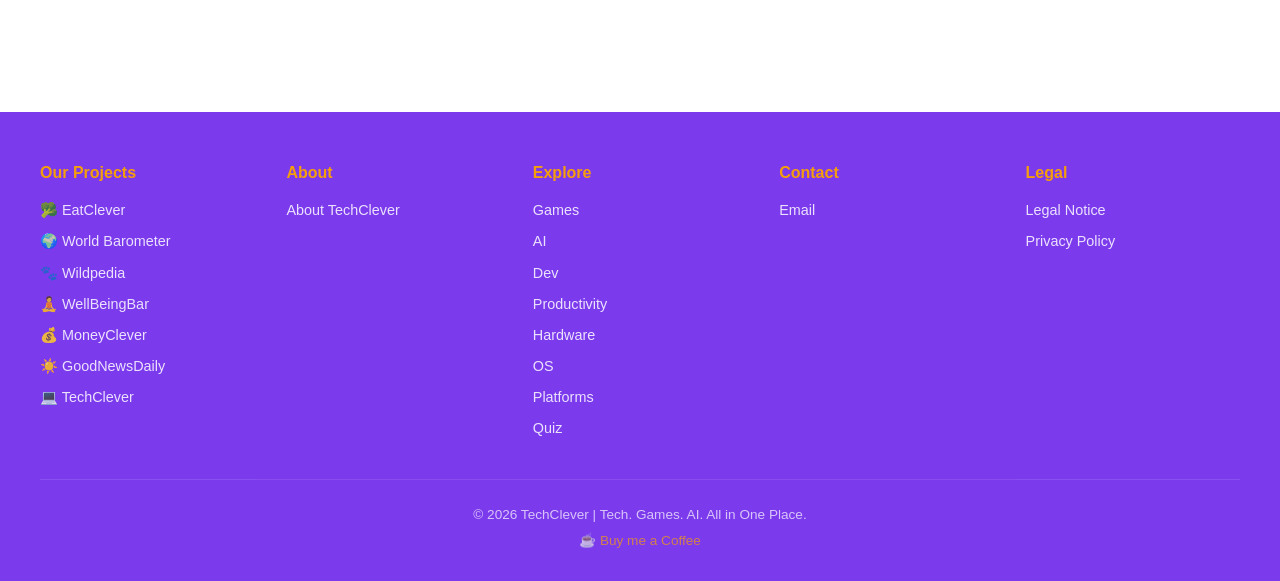
==== commit 195a0af1: "Style hero title as a floating balloon with white background Co-Authored-By: Claude Opus 4.6 <norepl" ====
--- a/index.html
+++ b/index.html
@@ -38,7 +38,7 @@
 
     <section class="hero">
         <h1 data-i18n="hero.title">Tech. Games. AI. All in One Place.</h1>
-        <p data-i18n="hero.subtitle" style="margin-top:1.5rem">Your curated guide to the best games, AI tools, developer resources, productivity apps, and hardware. No ads, no fluff — just the good stuff.</p>
+        <p data-i18n="hero.subtitle">Your curated guide to the best games, AI tools, developer resources, productivity apps, and hardware. No ads, no fluff — just the good stuff.</p>
         <p class="hero-stats" id="hero-stats"></p>
     </section>
 
--- a/css/main.css
+++ b/css/main.css
@@ -165,10 +165,15 @@
 
 .hero h1 {
     font-size: 2.5rem;
-    margin-bottom: 0.3rem;
+    margin-bottom: 2rem;
     font-weight: 300;
     position: relative;
-    text-shadow: -2px -2px 0 #fff, 2px -2px 0 #fff, -2px 2px 0 #fff, 2px 2px 0 #fff, 0 -2px 0 #fff, 0 2px 0 #fff, -2px 0 0 #fff, 2px 0 0 #fff;
+    display: inline-block;
+    background: rgba(255,255,255,0.85);
+    padding: 0.8rem 2rem;
+    border-radius: 12px;
+    box-shadow: 0 2px 12px rgba(124,58,237,0.15);
+    text-shadow: none;
 }
 
 .hero p {
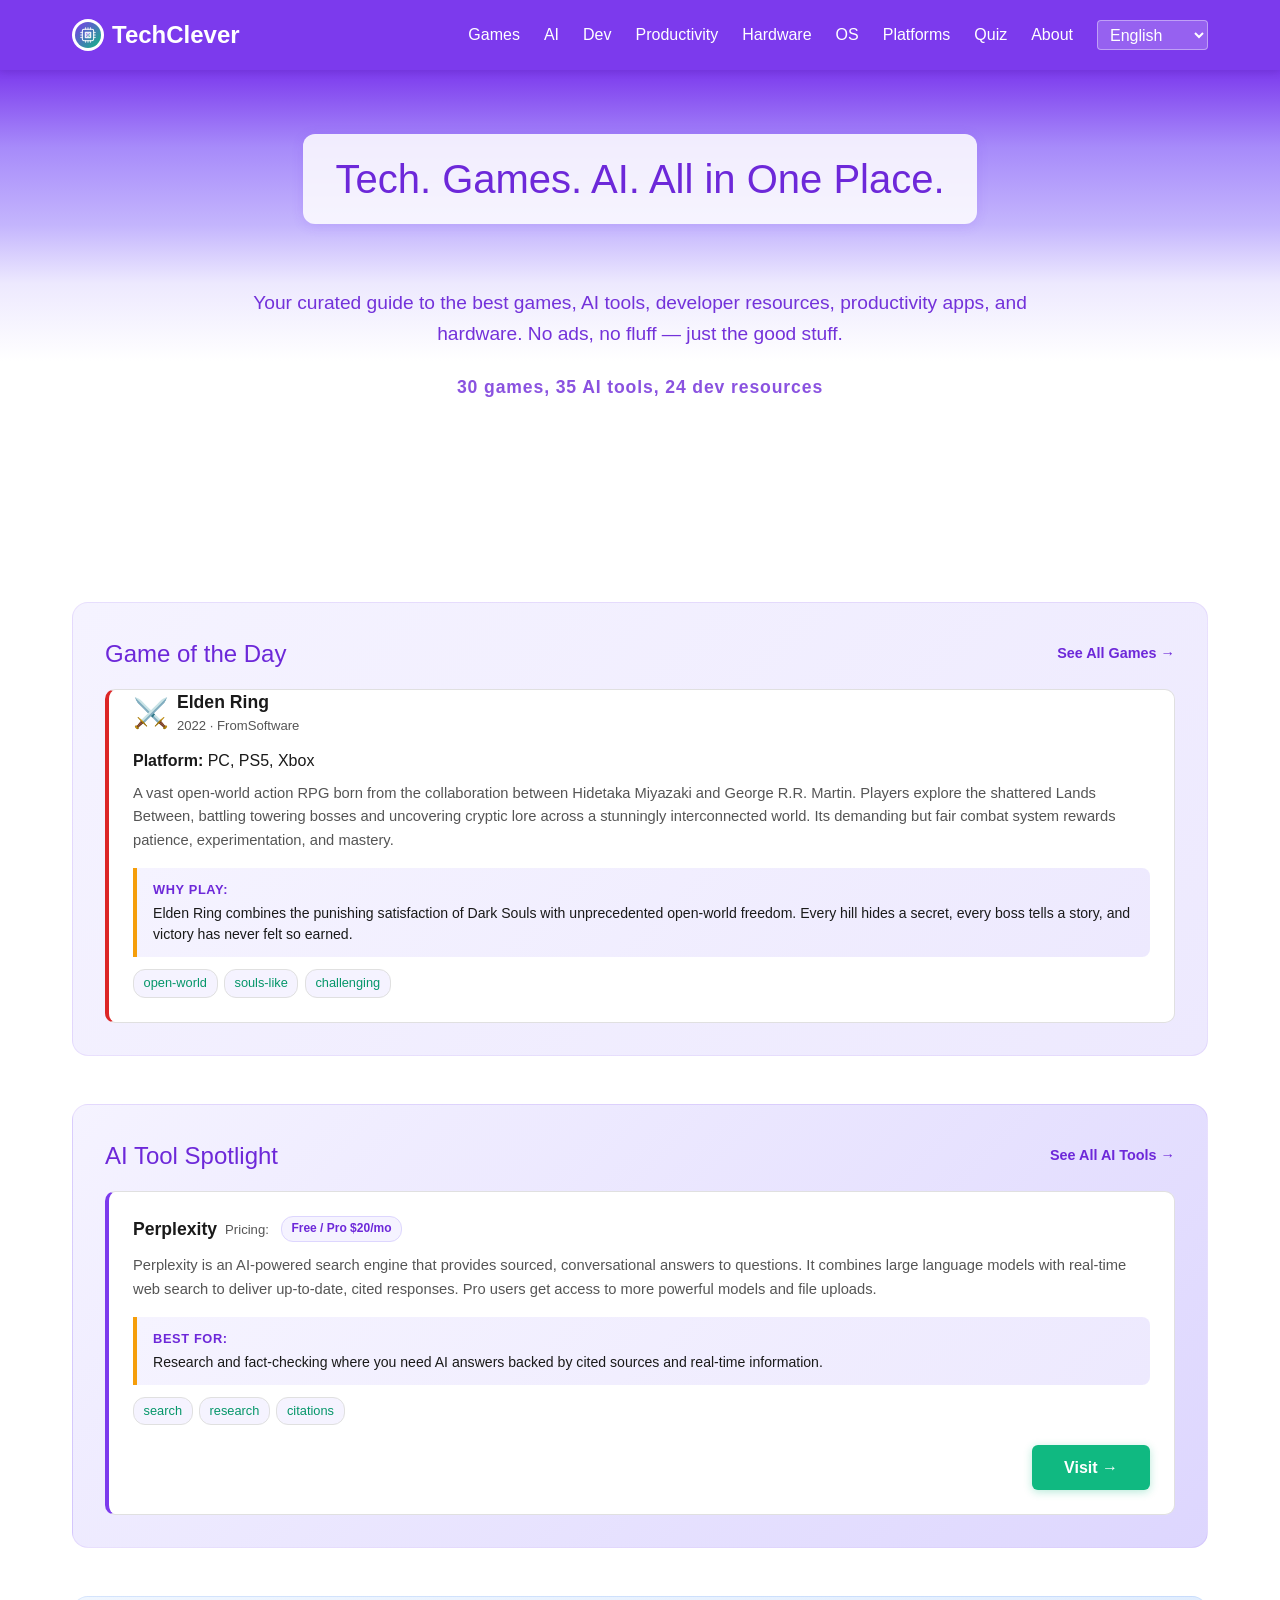
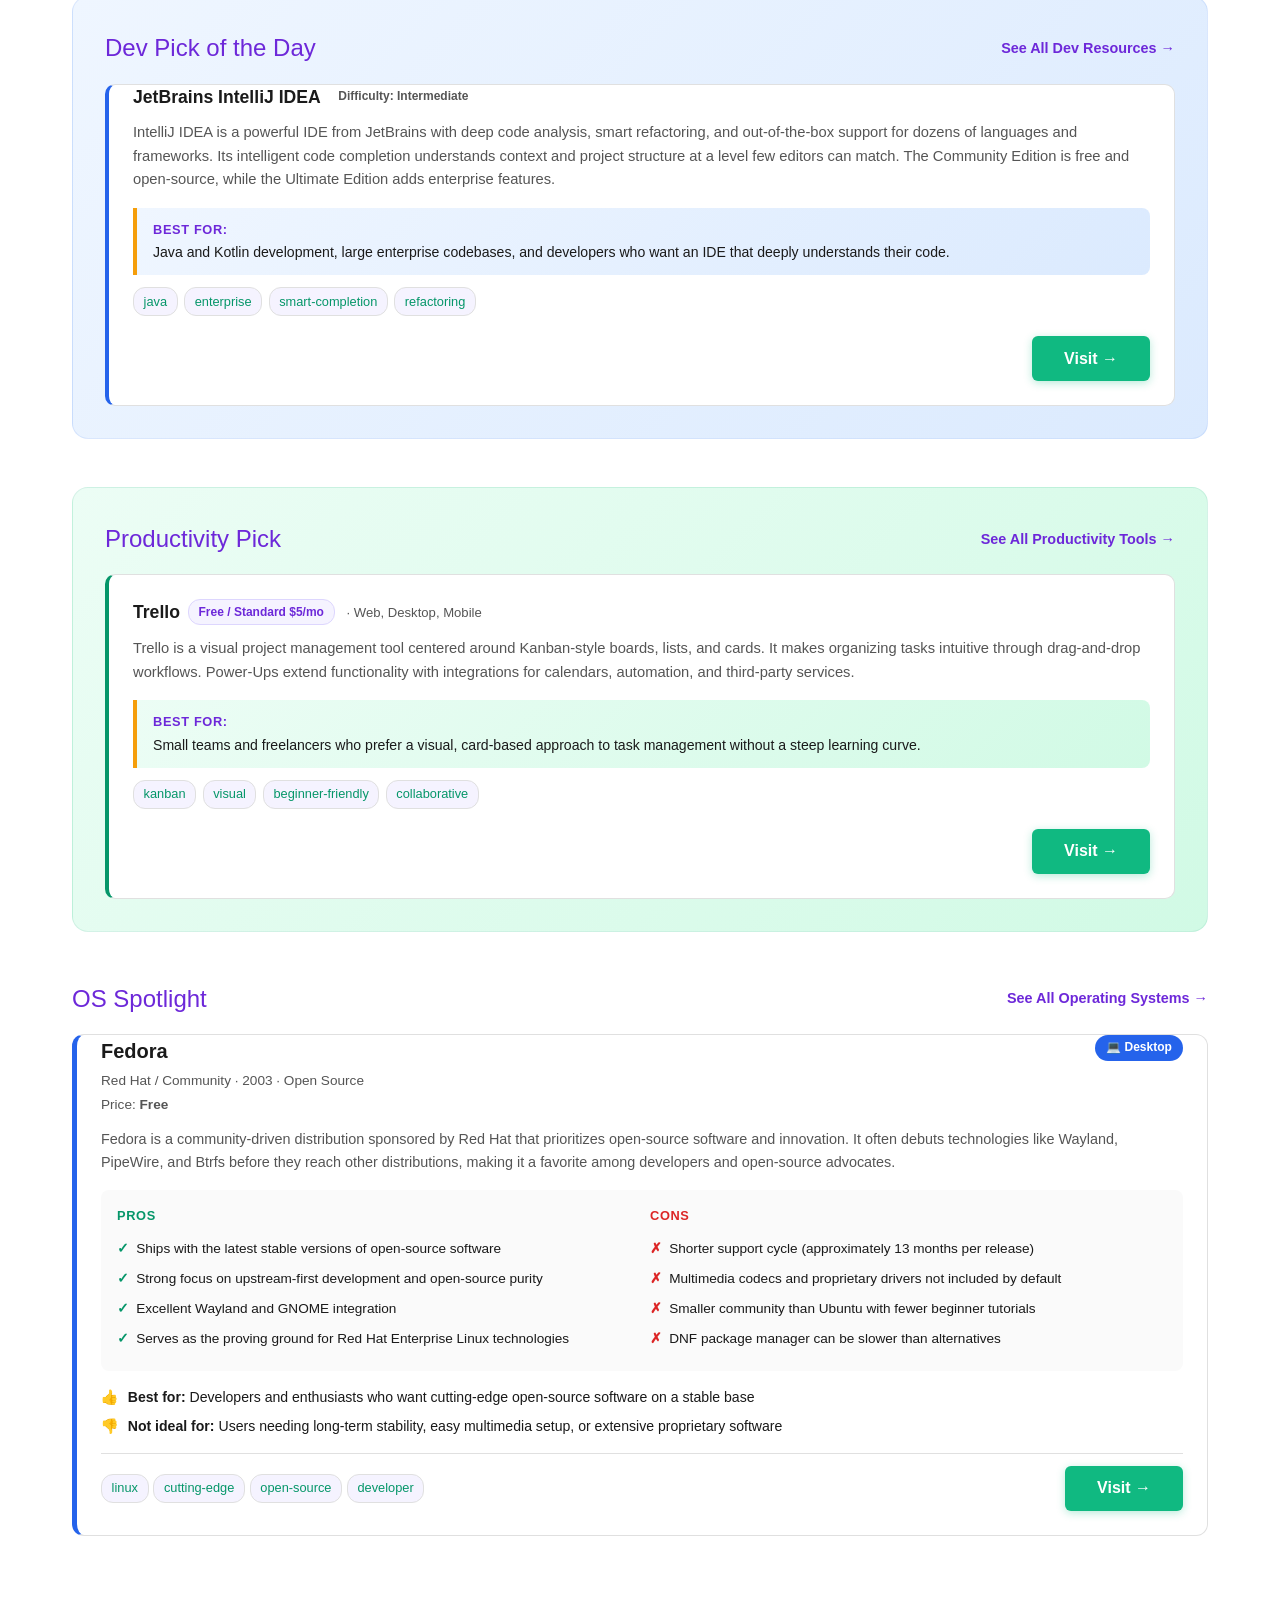
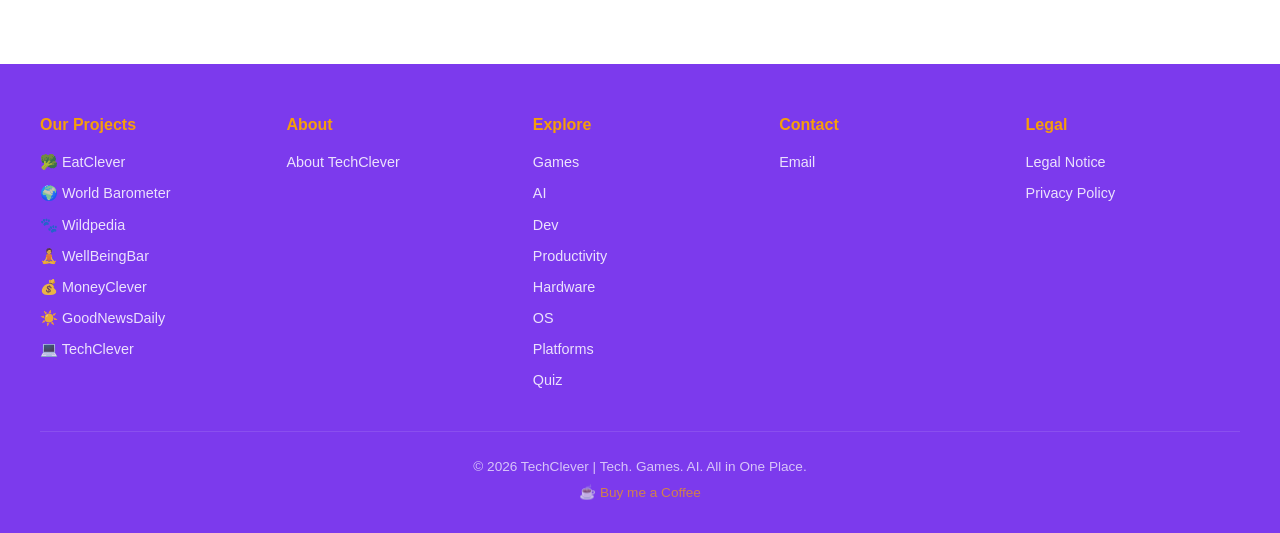
==== commit b899c966: "Mobile audit fixes: fix hamburger size, touch targets, hero overflow, iOS zoom - Increase hamburger " ====
--- a/index.html
+++ b/index.html
@@ -116,8 +116,15 @@
     <script data-goatcounter="https://techclever.goatcounter.com/count"
             async src="//gc.zgo.at/count.js"></script>
     <script>
-    document.querySelector('.hamburger').addEventListener('click', () => {
+    document.querySelector('.hamburger')?.addEventListener('click', () => {
         document.querySelector('.nav').classList.toggle('open');
+    });
+    document.addEventListener('click', (e) => {
+        const nav = document.querySelector('.nav');
+        const hamburger = document.querySelector('.hamburger');
+        if (nav?.classList.contains('open') && !nav.contains(e.target) && !hamburger?.contains(e.target)) {
+            nav.classList.remove('open');
+        }
     });
     </script>
     <script>
--- a/css/main.css
+++ b/css/main.css
@@ -11,6 +11,8 @@
     padding: 0;
     box-sizing: border-box;
 }
+
+img { max-width: 100%; height: auto; }
 
 :root {
     --tc-primary: #7C3AED;
@@ -126,7 +128,7 @@
     border: 1px solid rgba(255,255,255,0.4);
     padding: 0.3rem 0.5rem;
     border-radius: 4px;
-    font-size: 0.9rem;
+    font-size: 1rem;
     cursor: pointer;
     outline: none;
 }
@@ -145,6 +147,10 @@
     font-size: 1.5rem;
     cursor: pointer;
     padding: 0.25rem;
+    min-width: 44px;
+    min-height: 44px;
+    align-items: center;
+    justify-content: center;
 }
 
 /* ==========================================================================
@@ -153,7 +159,7 @@
 .hero {
     background: linear-gradient(to bottom, var(--tc-primary) 0%, #A78BFA 20%, #C4B5FD 40%, #EDE9FE 55%, #ffffff 75%);
     color: var(--tc-dark);
-    padding: 4rem 2rem;
+    padding: 4rem 2rem 2rem;
     text-align: center;
     position: relative;
     overflow: hidden;
@@ -165,7 +171,7 @@
 
 .hero h1 {
     font-size: 2.5rem;
-    margin-bottom: 2rem;
+    margin-bottom: 2.5rem;
     font-weight: 300;
     position: relative;
     display: inline-block;
@@ -174,12 +180,15 @@
     border-radius: 12px;
     box-shadow: 0 2px 12px rgba(124,58,237,0.15);
     text-shadow: none;
+    max-width: 100%;
+    box-sizing: border-box;
+    max-width: 100%;
 }
 
 .hero p {
     font-size: 1.2rem;
     max-width: 800px;
-    margin: 0 auto;
+    margin: 1.5rem auto;
     opacity: 0.95;
     position: relative;
 }
@@ -1069,8 +1078,8 @@
     position: absolute;
     top: 50%;
     transform: translateY(-50%);
-    width: 36px;
-    height: 36px;
+    width: 44px;
+    height: 44px;
     border-radius: 50%;
     border: none;
     background: var(--tc-primary);
@@ -1300,7 +1309,7 @@
 }
 
 .share-btn {
-    padding: 0.3rem 0.8rem;
+    padding: 0.5rem 0.8rem;
     border: 1px solid var(--border-gray);
     border-radius: 16px;
     background: var(--white);
@@ -1308,6 +1317,9 @@
     font-size: 0.85rem;
     cursor: pointer;
     text-decoration: none;
+    min-height: 44px;
+    display: inline-flex;
+    align-items: center;
     transition: background 0.2s;
 }
 
@@ -1542,6 +1554,56 @@
 .update-body p { margin: 0.3rem 0 0; color: var(--text-gray); font-size: 0.9rem; }
 
 /* ==========================================================================
+   29b. CARD IMAGES (Wikipedia thumbnails)
+   ========================================================================== */
+.tc-card-img {
+    width: 100%;
+    height: 180px;
+    object-fit: cover;
+    border-radius: 8px 8px 0 0;
+    display: block;
+    margin-bottom: 0.75rem;
+}
+
+/* Cards with images need adjusted padding so image goes edge-to-edge */
+.game-card:has(.tc-card-img),
+.ai-card:has(.tc-card-img),
+.dev-card:has(.tc-card-img),
+.prod-card:has(.tc-card-img),
+.hw-card:has(.tc-card-img),
+.os-card:has(.tc-card-img),
+.store-card:has(.tc-card-img),
+.timeline-card:has(.tc-card-img) {
+    padding-top: 0;
+    overflow: hidden;
+}
+
+/* All cards have border-left: 4px, so offset the image to cover it */
+.game-card .tc-card-img,
+.ai-card .tc-card-img,
+.dev-card .tc-card-img,
+.prod-card .tc-card-img,
+.hw-card .tc-card-img,
+.os-card .tc-card-img,
+.store-card .tc-card-img {
+    border-radius: 0;
+    margin-left: -4px;
+    width: calc(100% + 4px);
+}
+
+/* Timeline card images */
+.timeline-card .tc-card-img {
+    border-radius: 0;
+    margin-bottom: 0.5rem;
+}
+
+@media (max-width: 600px) {
+    .tc-card-img {
+        height: 140px;
+    }
+}
+
+/* ==========================================================================
    30. RESPONSIVE BREAKPOINTS
    ========================================================================== */
 
@@ -1559,7 +1621,7 @@
     }
 
     .hamburger {
-        display: block;
+        display: inline-flex;
         position: absolute;
         right: 1.5rem;
         top: 50%;
@@ -1579,6 +1641,12 @@
         flex-direction: column;
         width: 100%;
         gap: 0.5rem;
+    }
+
+    .nav.open a {
+        min-height: 44px;
+        display: flex;
+        align-items: center;
     }
 
     .hero h1 {
@@ -1674,6 +1742,7 @@
     .filter-btn {
         padding: 0.3rem 0.75rem;
         font-size: 0.8rem;
+        min-height: 44px;
     }
 
     .game-card,
